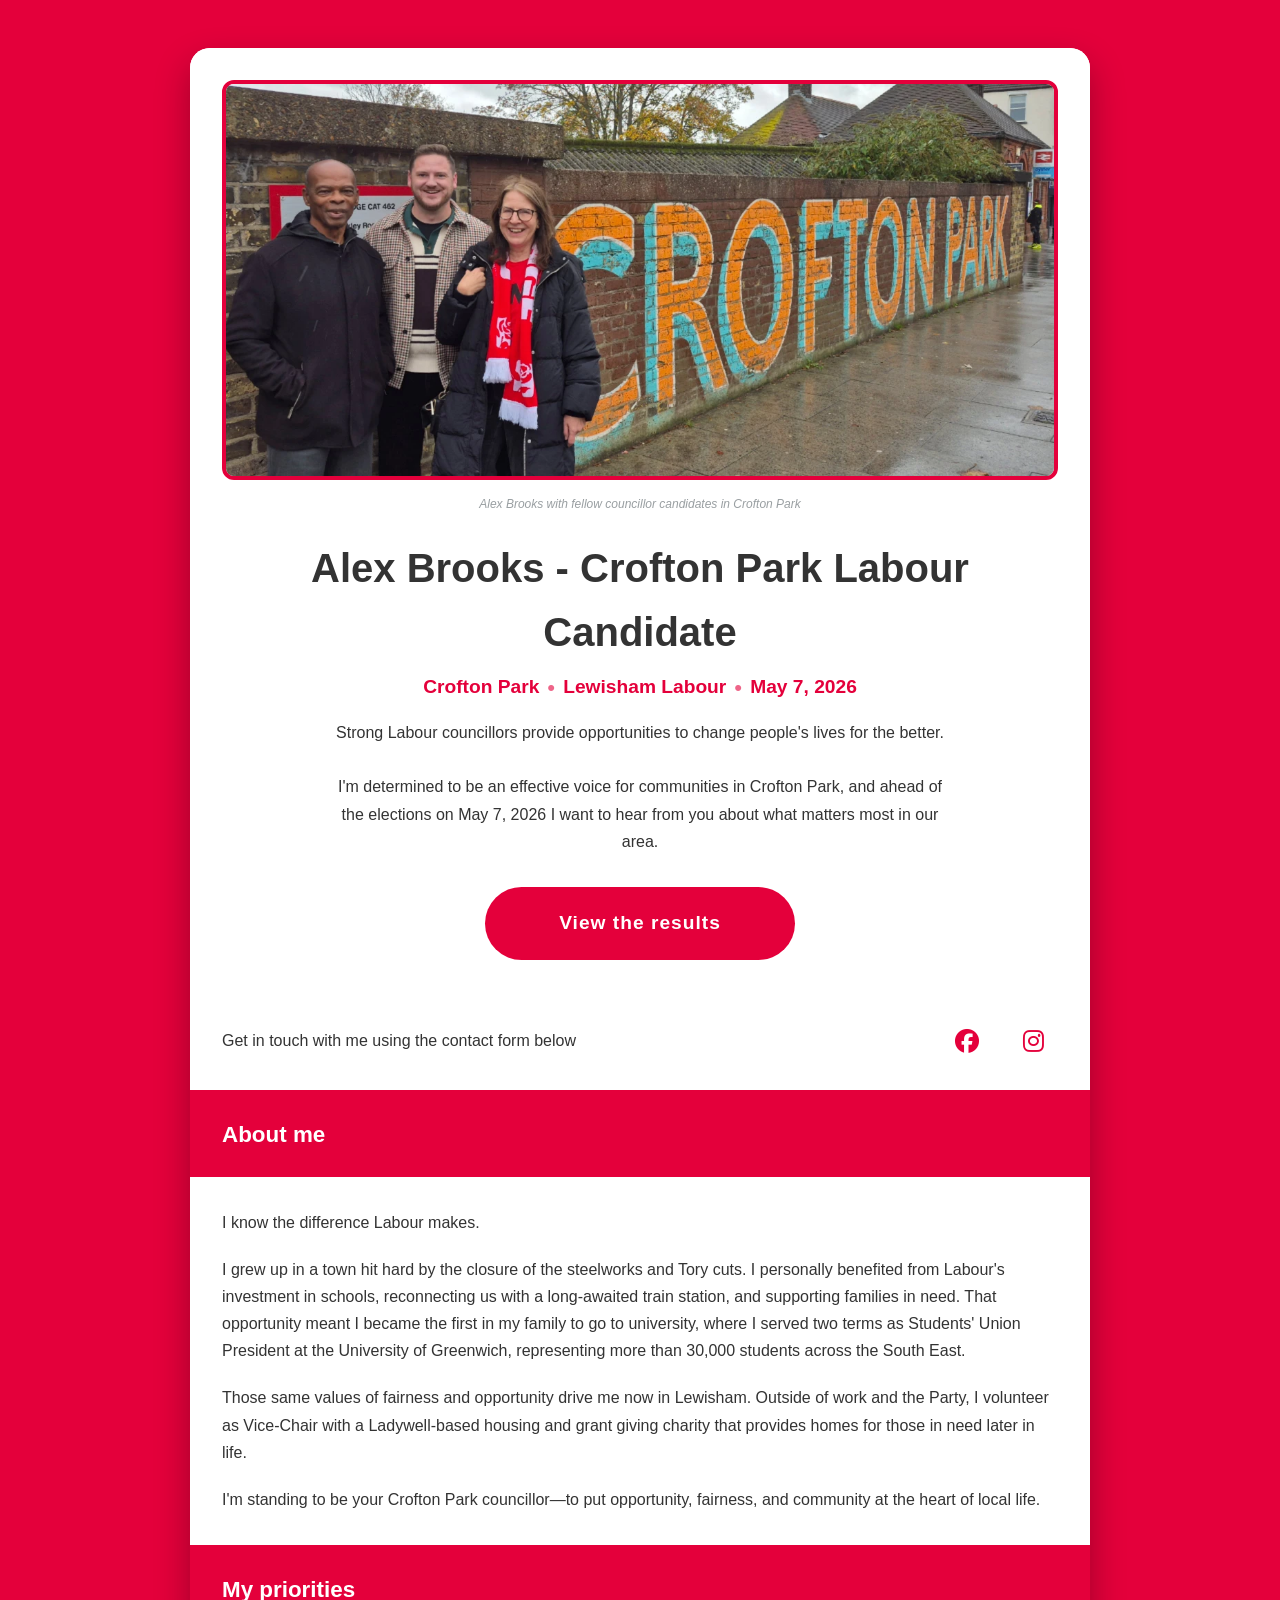
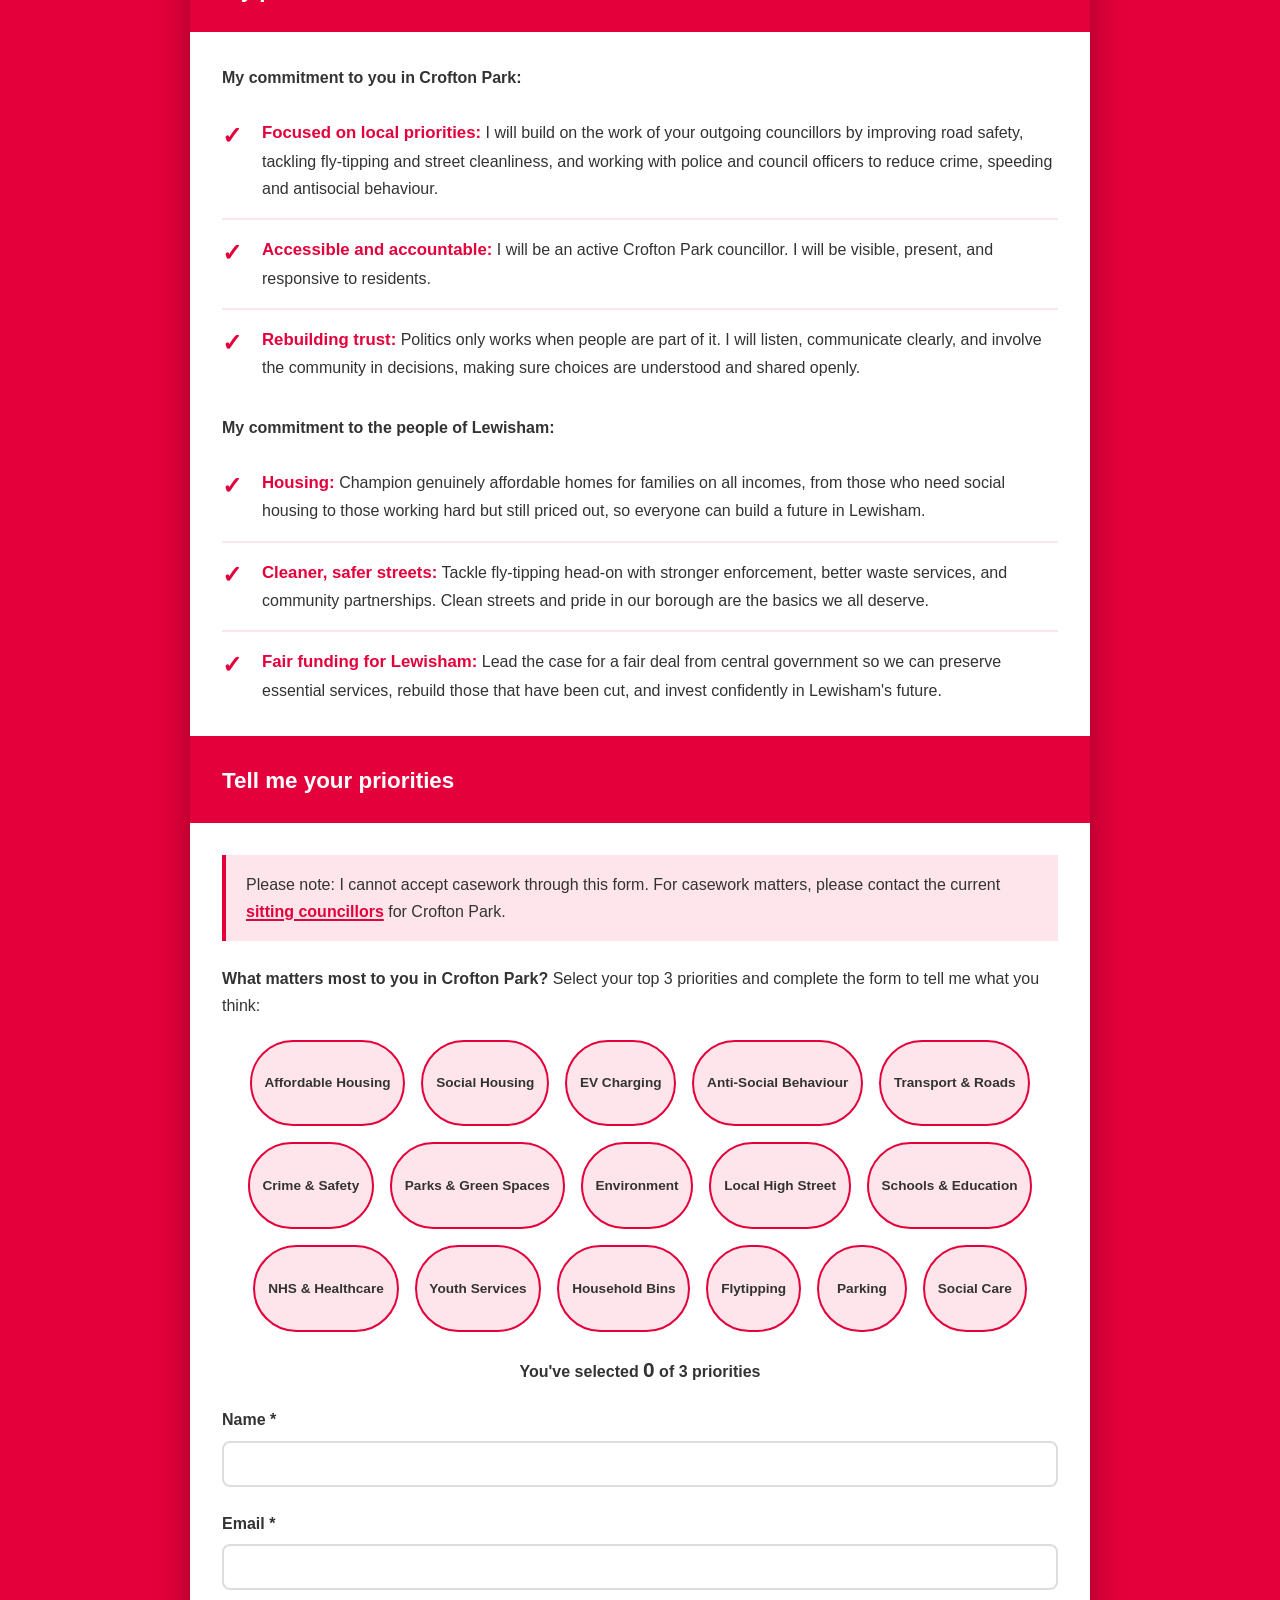
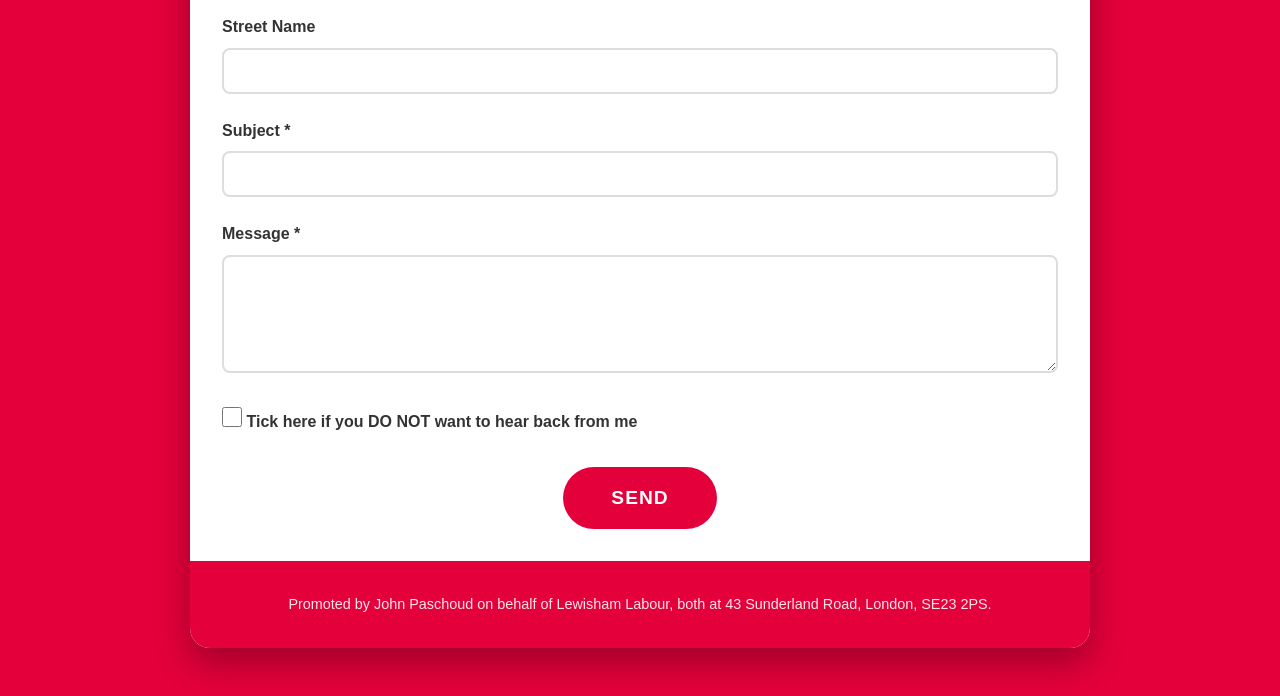
==== index.html @ 082cbf9e "Results link" ====
<!DOCTYPE html>
<html lang="en">

<head>
    <meta charset="UTF-8">
    <meta name="viewport" content="width=device-width, initial-scale=1.0">

    <!-- Primary Meta Tags -->
    <title>Alex Brooks | Labour Councillor Candidate, Crofton Park</title>
    <meta name="title" content="Alex Brooks | Labour Councillor Candidate, Crofton Park">
    <meta name="description"
        content="I'm standing to be your Labour councillor for Crofton Park ward in the Lewisham Borough council elections on May 7, 2026. Get in touch and share your priorities.">
    <meta name="keywords"
        content="Alex Brooks, Crofton Park, Lewisham, Labour Party, councillor, local elections, London, 2026">
    <meta name="author" content="Alex Brooks">
    <meta name="robots" content="index, follow">
    <meta name="language" content="English">
    <meta name="revisit-after" content="7 days">

    <!-- Canonical URL -->
    <link rel="canonical" href="https://alexbrooks.london/">

    <!-- Open Graph / Facebook -->
    <meta property="og:type" content="website">
    <meta property="og:url" content="https://alexbrooks.london/">
    <meta property="og:title" content="Alex Brooks | Labour Councillor Candidate, Crofton Park">
    <meta property="og:description"
        content="I'm standing to be your Labour councillor for Crofton Park ward in the Lewisham Borough council elections on May 7, 2026. Get in touch and share your priorities.">
    <meta property="og:image" content="https://alexbrooks.london/images/alex-brooks-crofton-park.webp">
    <meta property="og:image:width" content="1200">
    <meta property="og:image:height" content="630">
    <meta property="og:site_name" content="Alex Brooks for Crofton Park">
    <meta property="og:locale" content="en_GB">

    <!-- Twitter -->
    <meta name="twitter:card" content="summary_large_image">
    <meta name="twitter:url" content="https://alexbrooks.london/">
    <meta name="twitter:title" content="Alex Brooks | Labour Councillor Candidate, Crofton Park">
    <meta name="twitter:description"
        content="I'm standing to be your Labour councillor for Crofton Park ward in the Lewisham Borough council elections on May 7, 2026.">
    <meta name="twitter:image" content="https://alexbrooks.london/images/alex-brooks-crofton-park.webp">

    <!-- Favicon -->
    <link rel="icon" type="image/x-icon" href="/favicon.ico">

    <!-- Stylesheets -->
    <link rel="stylesheet" href="styles.css">
    <link rel="stylesheet" href="https://cdnjs.cloudflare.com/ajax/libs/font-awesome/6.4.0/css/all.min.css"
        media="print" onload="this.media='all'">
    <noscript>
    <link rel="stylesheet" href="https://cdnjs.cloudflare.com/ajax/libs/font-awesome/6.4.0/css/all.min.css">
    </noscript>

    <!-- GoSquared Analytics -->
    <script>
        !function (g, s, q, r, d) {
            r = g[r] = g[r] || function () { (r.q = r.q || []).push(arguments) };
            d = s.createElement(q); d.src = '//d1l6p2sc9645hc.cloudfront.net/gosquared.js'; q =
                s.getElementsByTagName(q)[0]; q.parentNode.insertBefore(d, q)
        }(window, document
            , 'script', '_gs');
        
        _gs('GSN-140714-N');
    </script>

    <!-- Structured Data -->
    <script type="application/ld+json">
        {
            "@context": "https://schema.org",
            "@type": "Person",
            "name": "Alex Brooks",
            "url": "https://alexbrooks.london/",
            "image": "https://alexbrooks.london/images/alex-brooks-crofton-park.webp",
            "jobTitle": "Labour Councillor Candidate",
            "description": "I'm standing to be your Labour councillor for Crofton Park ward in the Lewisham Borough council elections on May 7, 2026.",
            "address": {
                "@type": "PostalAddress",
                "addressLocality": "Crofton Park",
                "addressRegion": "London",
                "addressCountry": "GB"
            },
            "sameAs": [
                "https://facebook.com/LabourBrooks",
                "https://instagram.com/LabourBrooks",
                "https://tiktok.com/@labourbrooks"
            ]
        }
    </script>
</head>

<body>
    <div class="page-background">
        <div class="floating-container">
            <!-- Header with Photo and Bio -->
            <header class="profile-header">
                <div class="header-photo-container">
                    <img src="images/alex-brooks-crofton-park.webp"
                        alt="Alex Brooks with fellow councillor candidates in Crofton Park"
                        class="header-photo"
                        fetchpriority="high"
                        loading="eager">
                    <p class="header-photo-caption">Alex Brooks with fellow councillor candidates in Crofton Park</p>
                </div>
                <h1>Alex Brooks - Crofton Park Labour Candidate</h1>
                <p class="subtitle">
                    <span class="subtitle-part">Crofton Park</span>
                    <span class="subtitle-separator">•</span>
                    <span class="subtitle-part">Lewisham Labour</span>
                    <span class="subtitle-separator">•</span>
                    <span class="subtitle-part">May 7, 2026</span>
                </p>
                <div class="bio">
                    <p>Strong Labour councillors provide opportunities to change people's lives for the better.</p>
                    <br>
                    <p>I'm determined to be an effective voice for communities in Crofton Park, and ahead of the
                        elections on May 7, 2026 I want to hear from you about what matters most in our area.</p>

                    <div class="manifesto-button-container">
                        <a href="https://councilmeetings.lewisham.gov.uk/mgElectionAreaResults.aspx?ID=73&RPID=111727602"
                            target="_blank"
                            rel="noopener noreferrer"
                            class="submit-btn manifesto-btn">View the results</a>
                    </div>
                </div>
            </header>

            <!-- Contact Details -->
            <div class="contact-section">
                <p class="contact-text">Get in touch with me using the contact form below</p>
                <div class="social-links">
                    <a href="https://facebook.com/LabourBrooks" target="_blank" class="social-link"
                        aria-label="Facebook">
                        <i class="fab fa-facebook"></i>
                    </a>
                    <a href="https://instagram.com/LabourBrooks" target="_blank" class="social-link"
                        aria-label="Instagram">
                        <i class="fab fa-instagram"></i>
                    </a>
                </div>
            </div>

            <!-- About Me Section -->
            <section class="page-section">
                <div class="section-header">
                    <h2>About me</h2>
                </div>
                <div class="content-inner">
                    <p>I know the difference Labour makes.</p>

                    <p>I grew up in a town hit hard by the closure of the steelworks and Tory cuts. I personally
                        benefited from Labour's investment in schools, reconnecting us with a long-awaited train
                        station, and supporting families in need. That opportunity meant I became the first in my family
                        to go to university, where I served two terms as Students' Union President at the University of
                        Greenwich, representing more than 30,000 students across the South East.</p>

                    <p>Those same values of fairness and opportunity drive me now in Lewisham. Outside of work and the
                        Party, I volunteer as Vice-Chair with a Ladywell-based housing and grant giving charity that
                        provides homes for those in need later in life.</p>

                    <p>I'm standing to be your Crofton Park councillor—to put opportunity, fairness, and community at
                        the heart of local life.</p>
                </div>
            </section>

            <!-- My Priorities Section -->
            <section class="page-section">
                <div class="section-header">
                    <h2>My priorities</h2>
                </div>
                <div class="content-inner">
                    <p><strong>My commitment to you in Crofton Park:</strong></p>
                    <ul class="priorities-list">
                        <li><strong>Focused on local priorities:</strong> I will build on the work of your outgoing
                            councillors by improving road safety, tackling fly-tipping and street cleanliness, and
                            working with police and council officers to reduce crime, speeding and antisocial behaviour.
                        </li>
                        <li><strong>Accessible and accountable:</strong> I will be an active Crofton Park councillor. I
                            will be visible, present, and responsive to residents.</li>
                        <li><strong>Rebuilding trust:</strong> Politics only works when people are part of it. I will
                            listen, communicate clearly, and involve the community in decisions, making sure choices are
                            understood and shared openly.</li>
                    </ul>

                    <p class="priorities-section-header"><strong>My commitment to the people of Lewisham:</strong></p>
                    <ul class="priorities-list">
                        <li><strong>Housing:</strong> Champion genuinely affordable homes for families on all incomes,
                            from those who need social housing to those working hard but still priced out, so everyone
                            can build a future in Lewisham.</li>
                        <li><strong>Cleaner, safer streets:</strong> Tackle fly-tipping head-on with stronger
                            enforcement, better waste services, and community partnerships. Clean streets and pride in
                            our borough are the basics we all deserve.</li>
                        <li><strong>Fair funding for Lewisham:</strong> Lead the case for a fair deal from central
                            government so we can preserve essential services, rebuild those that have been cut, and
                            invest confidently in Lewisham's future.</li>
                    </ul>
                </div>
            </section>

            <!-- Tell Me Your Priorities Section -->
            <section class="page-section">
                <div class="section-header">
                    <h2>Tell me your priorities</h2>
                </div>
                <div class="content-inner">
                    <p class="casework-notice">Please note: I cannot accept casework through this form. For casework
                        matters, please contact the current <a
                            href="https://lewisham.gov.uk/inmyarea/neighbourhoods/croftonpark" target="_blank"
                            rel="noopener noreferrer">sitting councillors</a> for Crofton Park.</p>

                    <p style="margin-top: 1.5rem; margin-bottom: 1rem;"><strong>What matters most to you in Crofton
                            Park?</strong> Select your top 3 priorities and complete the form to tell me what you think:
                    </p>

                    <div class="priority-cloud" id="priorityCloud">
                        <!-- Priorities will be dynamically loaded here -->
                    </div>

                    <p class="selection-count">You've selected <span id="selectedCount">0</span> of 3 priorities</p>

                    <form action="https://formspree.io/f/mqagbzeb" method="POST" class="contact-form" id="contactForm">
                        <!-- Hidden fields for selected priorities - will be populated dynamically -->
                        <div id="priorityFields"></div>

                        <div class="form-group">
                            <label for="name">Name *</label>
                            <input type="text" id="name" name="name" required>
                        </div>

                        <div class="form-group">
                            <label for="email">Email *</label>
                            <input type="email" id="email" name="email" required>
                        </div>

                        <div class="form-group">
                            <label for="street">Street Name</label>
                            <input type="text" id="street" name="street">
                        </div>

                        <div class="form-group">
                            <label for="subject">Subject *</label>
                            <input type="text" id="subject" name="subject" required>
                        </div>

                        <div class="form-group">
                            <label for="message">Message *</label>
                            <textarea id="message" name="message" rows="5" required></textarea>
                        </div>

                        <div class="form-group checkbox-group">
                            <label class="checkbox-label">
                                <input type="checkbox" id="no-response" name="no-response" value="yes">
                                <span class="checkbox-text">Tick here if you DO NOT want to hear back from me</span>
                            </label>
                        </div>

                        <button type="submit" class="submit-btn">Send</button>
                    </form>
                </div>
            </section>

            <!-- Footer -->
            <footer class="footer">
                <p>Promoted by John Paschoud on behalf of Lewisham Labour, both at 43 Sunderland Road, London, SE23 2PS.</p>
            </footer>
        </div>
    </div>

    <script>
        // Priority issues data
        const priorities = [
            { id: 'affordable-housing', label: 'Affordable Housing' },
            { id: 'social-housing', label: 'Social Housing' },
            { id: 'ev-charging', label: 'EV Charging' },
            { id: 'antisocial', label: 'Anti-Social Behaviour' },
            { id: 'transport', label: 'Transport & Roads' },
            { id: 'crime', label: 'Crime & Safety' },
            { id: 'parks', label: 'Parks & Green Spaces' },
            { id: 'environment', label: 'Environment' },
            { id: 'shops', label: 'Local High Street' },
            { id: 'schools', label: 'Schools & Education' },
            { id: 'nhs', label: 'NHS & Healthcare' },
            { id: 'youth', label: 'Youth Services' },
            { id: 'bins', label: 'Household Bins' },
            { id: 'flytipping', label: 'Flytipping' },
            { id: 'parking', label: 'Parking' },
            { id: 'social-care', label: 'Social Care' },
        ];

        let selectedPriorities = [];

        // Initialize priority cloud
        function initPriorityCloud() {
            const cloud = document.getElementById('priorityCloud');

            // Load user selections
            loadUserSelections();

            // Create priority bubbles (without counts)
            priorities.forEach(priority => {
                const bubble = document.createElement('button');
                bubble.className = 'priority-bubble';
                bubble.setAttribute('data-id', priority.id);
                bubble.type = 'button'; // Prevent form submission

                const label = document.createElement('span');
                label.className = 'priority-label';
                label.textContent = priority.label;

                bubble.appendChild(label);
                bubble.onclick = () => togglePriority(priority.id);

                if (selectedPriorities.includes(priority.id)) {
                    bubble.classList.add('selected');
                }

                cloud.appendChild(bubble);
            });

            updateSelectionCount();
            updatePriorityFields();
        }

        // Load user selections from cookie
        function loadUserSelections() {
            const cookies = document.cookie.split(';');
            for (let cookie of cookies) {
                const [name, value] = cookie.trim().split('=');
                if (name === 'userPriorities') {
                    try {
                        selectedPriorities = JSON.parse(decodeURIComponent(value));
                    } catch (e) {
                        selectedPriorities = [];
                    }
                    break;
                }
            }
        }

        // Save user selections to cookie
        function saveUserSelections() {
            const expires = new Date();
            expires.setFullYear(expires.getFullYear() + 1);
            document.cookie = `userPriorities=${encodeURIComponent(JSON.stringify(selectedPriorities))}; expires=${expires.toUTCString()}; path=/`;
        }

        // Toggle priority selection
        function togglePriority(id) {
            const bubble = document.querySelector(`[data-id="${id}"]`);
            const wasSelected = selectedPriorities.includes(id);

            if (wasSelected) {
                // Deselect
                selectedPriorities = selectedPriorities.filter(p => p !== id);
                bubble.classList.remove('selected');
            } else {
                // Select (max 3)
                if (selectedPriorities.length >= 3) {
                    // Remove first selection
                    const removed = selectedPriorities.shift();
                    const removedBubble = document.querySelector(`[data-id="${removed}"]`);
                    removedBubble.classList.remove('selected');
                }
                selectedPriorities.push(id);
                bubble.classList.add('selected');
            }

            saveUserSelections();
            updateSelectionCount();
            updatePriorityFields();
        }

        // Update hidden form fields with selected priorities
        function updatePriorityFields() {
            const priorityFieldsContainer = document.getElementById('priorityFields');
            priorityFieldsContainer.innerHTML = ''; // Clear existing fields

            if (selectedPriorities.length > 0) {
                // Create a hidden field with all selected priorities as a formatted list
                const priorityList = selectedPriorities.map(id => {
                    const priority = priorities.find(p => p.id === id);
                    return priority ? priority.label : id;
                });

                const prioritiesInput = document.createElement('input');
                prioritiesInput.type = 'hidden';
                prioritiesInput.name = 'Selected Priorities';
                prioritiesInput.value = priorityList.join(', ');
                priorityFieldsContainer.appendChild(prioritiesInput);
            }
        }

        // Update selection count display
        function updateSelectionCount() {
            document.getElementById('selectedCount').textContent = selectedPriorities.length;
        }

        // Initialize on page load
        window.addEventListener('DOMContentLoaded', initPriorityCloud);
    </script>
</body>

</html>
---- styles.css ----
/* Labour Party Brand Colors */
:root {
    --labour-red: #E4003B;
    --labour-dark-red: #A4002B;
    --labour-light: #FFFFFF;
    --labour-grey: #6F777B;
    --labour-text: #333333;

    /* Light Mode (default) */
    --background: var(--labour-red);
    --card-bg: var(--labour-light);
    --text-primary: var(--labour-text);
    --text-secondary: var(--labour-grey);
    --border-color: var(--labour-red);
}

/* Dark Mode - follows system preference */
@media (prefers-color-scheme: dark) {
    :root {
        --background: #1a1a1a;
        --card-bg: #2d2d2d;
        --text-primary: #e0e0e0;
        --text-secondary: #b0b0b0;
        --border-color: #404040;
    }
}

/* Reset and Base Styles */
* {
    margin: 0;
    padding: 0;
    box-sizing: border-box;
}

body {
    font-family: -apple-system, BlinkMacSystemFont, 'Segoe UI', Roboto, 'Helvetica Neue', Arial, sans-serif;
    line-height: 1.6;
    color: var(--labour-text);
    margin: 0;
    padding: 0;
}

/* Page Background - Solid Labour Red */
.page-background {
    min-height: 100vh;
    background-color: var(--background);
    padding: 3rem 1.5rem;
    display: flex;
    justify-content: center;
    align-items: flex-start;
    transition: background-color 0.3s ease;
}

/* Floating Container */
.floating-container {
    max-width: 900px;
    width: 100%;
    background-color: var(--card-bg);
    border-radius: 20px;
    box-shadow: 0 15px 35px rgba(0, 0, 0, 0.3);
    overflow: hidden;
    transition: background-color 0.3s ease, box-shadow 0.3s ease;
}

@media (prefers-color-scheme: dark) {
    .floating-container {
        box-shadow: 0 15px 35px rgba(0, 0, 0, 0.6);
    }
}

/* Header / Profile Section */
.profile-header {
    background-color: var(--card-bg);
    padding: 2rem 2rem;
    text-align: center;
    transition: background-color 0.3s ease;
}

.header-photo-container {
    margin-bottom: 1.5rem;
    width: 100%;
    overflow: hidden;
}

.header-photo {
    width: 100%;
    height: auto;
    max-height: 400px;
    object-fit: cover;
    border: 4px solid var(--labour-red);
    border-radius: 12px;
}

.header-photo-caption {
    font-size: 0.75rem;
    color: var(--text-secondary);
    font-style: italic;
    text-align: center;
    margin-top: 0.5rem;
    margin-bottom: 0;
    padding: 0 1rem;
    line-height: 1.4;
    opacity: 0.7;
    transition: color 0.3s ease, opacity 0.3s ease;
}

.profile-header h1 {
    font-size: 2.5rem;
    font-weight: 700;
    margin-bottom: 0.5rem;
    color: var(--text-primary);
    transition: color 0.3s ease;
}

.subtitle {
    font-size: 1.2rem;
    font-weight: 600;
    margin-bottom: 1rem;
    color: var(--labour-red);
    display: flex;
    align-items: center;
    justify-content: center;
    flex-wrap: wrap;
    gap: 0.5rem;
}

.subtitle-part {
    display: inline-block;
}

.subtitle-separator {
    color: var(--labour-red);
    opacity: 0.6;
    font-weight: 400;
    font-size: 1.4rem;
    line-height: 1;
}

.bio {
    font-size: 1rem;
    line-height: 1.7;
    color: var(--text-primary);
    max-width: 620px;
    margin: 0.75rem auto 0;
    transition: color 0.3s ease;
}

.bio p {
    color: inherit;
}

/* Contact Section */
.contact-section {
    background-color: var(--card-bg);
    padding: 1.5rem 2rem;
    display: flex;
    justify-content: space-between;
    align-items: center;
    flex-wrap: wrap;
    gap: 1rem;
    border-bottom: 3px solid var(--labour-red);
    transition: background-color 0.3s ease;
}

.contact-text {
    color: var(--text-primary);
    font-size: 1rem;
    font-weight: 500;
    margin: 0;
    transition: color 0.3s ease;
}

.social-links {
    display: flex;
    gap: 1rem;
}

.social-link {
    width: 50px;
    height: 50px;
    display: flex;
    align-items: center;
    justify-content: center;
    background-color: var(--labour-light);
    color: var(--labour-red);
    border-radius: 50%;
    text-decoration: none;
    transition: all 0.3s ease;
}

.social-link:hover {
    background-color: var(--labour-dark-red);
    color: var(--labour-light);
    transform: scale(1.1);
}

.social-link i {
    font-size: 1.5rem;
}

/* Page Sections */
.page-section {
    background-color: var(--card-bg);
    border-top: 3px solid var(--labour-red);
    transition: background-color 0.3s ease;
}

.page-section:first-of-type {
    border-top: none;
}

.section-header {
    background-color: var(--labour-red);
    padding: 1.5rem 2rem;
}

.section-header h2 {
    margin: 0;
    font-size: 1.4rem;
    font-weight: 700;
    color: var(--labour-light);
}

.content-inner {
    padding: 2rem;
}

.content-inner p {
    margin-bottom: 1.25rem;
    line-height: 1.7;
    font-size: 1rem;
    color: var(--text-primary);
    transition: color 0.3s ease;
}

.content-inner p:last-child {
    margin-bottom: 0;
}

.content-inner p:has(+ .priorities-list) {
    margin-bottom: 0.5rem;
}

.content-inner ul {
    margin-bottom: 1.5rem;
}

.content-inner ul:last-child {
    margin-bottom: 0;
}

/* Priorities List */
.priorities-list {
    list-style: none;
    padding: 0;
    padding-top: 0.25rem;
}

.priorities-list li {
    padding: 1rem 0;
    padding-left: 2.5rem;
    position: relative;
    line-height: 1.7;
    font-size: 1rem;
    border-bottom: 2px solid rgba(228, 0, 59, 0.1);
    color: var(--text-primary);
    transition: color 0.3s ease;
}

.priorities-list li:last-child {
    border-bottom: none;
    padding-bottom: 0;
}

.priorities-list li::before {
    content: "✓";
    position: absolute;
    left: 0;
    color: var(--labour-red);
    font-weight: bold;
    font-size: 1.5rem;
    top: 0.8rem;
}

.priorities-list strong {
    color: var(--labour-red);
    font-size: 1.05rem;
}

.priorities-section-header {
    margin-top: 2rem;
    margin-bottom: 0.25rem;
}

/* Contact Form */
.casework-notice {
    background-color: rgba(228, 0, 59, 0.1);
    border-left: 4px solid var(--labour-red);
    padding: 1rem 1.25rem;
    margin-bottom: 1.5rem;
    font-size: 0.95rem;
    color: var(--text-primary);
    line-height: 1.6;
}

.casework-notice a {
    color: var(--labour-red);
    font-weight: 600;
    text-decoration: underline;
    text-decoration-thickness: 2px;
    text-underline-offset: 2px;
    transition: color 0.3s ease;
}

.casework-notice a:hover {
    color: var(--labour-dark-red);
}

@media (prefers-color-scheme: dark) {
    .casework-notice {
        background-color: rgba(228, 0, 59, 0.15);
    }
}

.contact-form {
    padding: 0;
}

.form-group {
    margin-bottom: 1.5rem;
}

.form-group label {
    display: block;
    margin-bottom: 0.5rem;
    font-weight: 700;
    font-size: 1rem;
    color: var(--text-primary);
    transition: color 0.3s ease;
}

.form-group input,
.form-group textarea {
    width: 100%;
    padding: 0.75rem 1rem;
    border: 2px solid #ddd;
    border-radius: 8px;
    font-size: 1rem;
    font-family: inherit;
    transition: border-color 0.3s ease, background-color 0.3s ease, color 0.3s ease;
    background-color: var(--card-bg);
    color: var(--text-primary);
}

@media (prefers-color-scheme: dark) {

    .form-group input,
    .form-group textarea {
        border-color: #555;
    }
}

.form-group input:focus,
.form-group textarea:focus {
    outline: none;
    border-color: var(--labour-red);
}

.checkbox-group {
    margin-bottom: 2rem;
}

.checkbox-label {
    display: flex;
    align-items: flex-start;
    gap: 0.75rem;
    cursor: pointer;
    font-weight: 400;
}

.checkbox-label input[type="checkbox"] {
    width: auto;
    min-width: 20px;
    height: 20px;
    margin-top: 0.15rem;
    cursor: pointer;
    accent-color: var(--labour-red);
}

.checkbox-text {
    color: var(--text-primary);
    font-size: 1rem;
    line-height: 1.6;
    transition: color 0.3s ease;
}

.submit-btn {
    width: auto;
    padding: 1.25rem 3rem;
    background-color: var(--labour-red);
    color: var(--labour-light);
    border: none;
    border-radius: 50px;
    font-size: 1.2rem;
    font-weight: 700;
    cursor: pointer;
    transition: all 0.3s ease;
    text-transform: uppercase;
    letter-spacing: 1px;
    display: block;
    margin: 0 auto;
}

.manifesto-button-container {
    margin-top: 2rem;
    text-align: center;
}

.manifesto-btn {
    width: min(50%, 320px);
    min-width: 220px;
    text-decoration: none;
    text-transform: none;
}

.manifesto-secondary-link {
    margin: 1rem auto 0;
    max-width: 34rem;
    color: var(--text-primary);
    font-size: 1rem;
    line-height: 1.5;
}

.manifesto-secondary-link a {
    color: var(--labour-red);
    font-weight: 700;
}

.manifesto-secondary-link a:hover {
    color: var(--labour-dark-red);
}

.submit-btn:hover {
    background-color: var(--labour-dark-red);
    transform: translateY(-3px);
    box-shadow: 0 6px 20px rgba(228, 0, 59, 0.3);
}

.submit-btn:active {
    transform: translateY(0);
}

/* Priority Cloud Styles */
.priority-cloud {
    display: flex;
    flex-wrap: wrap;
    gap: 1rem;
    justify-content: center;
    padding: 0.25rem 0;
    min-height: 300px;
}

.priority-bubble {
    display: inline-flex;
    align-items: center;
    justify-content: center;
    padding: 0.3rem 0.8rem;
    background-color: rgba(228, 0, 59, 0.1);
    border: 2px solid var(--labour-red);
    border-radius: 50px;
    cursor: pointer;
    transition: all 0.3s ease;
    font-family: inherit;
    min-width: 90px;
    color: var(--text-primary);
}

.priority-bubble:hover {
    transform: scale(1.05);
    background-color: rgba(228, 0, 59, 0.2);
    box-shadow: 0 4px 12px rgba(228, 0, 59, 0.3);
}

.priority-bubble.selected {
    background-color: var(--labour-red);
    border-color: var(--labour-red);
    color: var(--labour-light);
    transform: scale(1.08);
    box-shadow: 0 6px 16px rgba(228, 0, 59, 0.4);
}

.priority-label {
    font-weight: 600;
    font-size: 0.85rem;
    text-align: center;
    color: inherit;
}

.selection-count {
    text-align: center;
    font-weight: 600;
    font-size: 1.1rem;
    color: var(--labour-red);
    margin-top: 1rem;
}

.priorities-note {
    font-style: italic;
    margin-top: 1.5rem;
    color: var(--text-secondary);
    font-size: 0.9rem;
    text-align: center;
    transition: color 0.3s ease;
}

#selectedCount {
    font-size: 1.3rem;
    font-weight: 700;
}

@media (prefers-color-scheme: dark) {
    .priority-bubble {
        background-color: rgba(228, 0, 59, 0.15);
        color: var(--text-primary);
    }

    .priority-bubble:hover {
        background-color: rgba(228, 0, 59, 0.25);
    }
}

/* Footer */
.footer {
    background-color: var(--labour-red);
    color: var(--labour-light);
    padding: 2rem;
    text-align: center;
}

.footer p {
    margin-bottom: 0.75rem;
    font-size: 1rem;
    opacity: 0.9;
}

.footer p:last-child {
    margin-bottom: 0;
    font-size: 0.9rem;
}

/* Mobile Responsiveness */
@media (max-width: 768px) {
    .page-background {
        padding: 1rem 0.5rem;
    }

    .profile-header {
        padding: 1.5rem;
    }

    .profile-header h1 {
        font-size: 2rem;
    }

    .subtitle {
        font-size: 1rem;
    }

    .header-photo {
        max-height: 300px;
    }

    .contact-section {
        flex-direction: column;
        align-items: stretch;
        padding: 1.25rem;
    }

    .contact-link {
        justify-content: center;
        font-size: 0.95rem;
    }

    .social-links {
        justify-content: center;
    }

    .social-link {
        width: 45px;
        height: 45px;
    }

    .social-link i {
        font-size: 1.3rem;
    }

    .section-header {
        padding: 1.25rem 1.5rem;
    }

    .section-header h2 {
        font-size: 1.2rem;
    }

    .content-inner {
        padding: 1.5rem;
    }

    .content-inner p,
    .priorities-list li {
        font-size: 0.95rem;
    }

    .priorities-list li {
        padding-left: 2.25rem;
    }

    .priorities-list strong {
        font-size: 1rem;
    }

    .form-group label {
        font-size: 1rem;
    }

    .form-group input,
    .form-group textarea {
        font-size: 0.95rem;
        padding: 0.7rem 0.85rem;
    }

    .submit-btn {
        font-size: 1.1rem;
        padding: 1rem;
    }

    .priority-bubble {
        min-width: 90px;
        padding: 0.3rem 0.8rem;
    }

    .priority-label {
        font-size: 0.8rem;
    }
}

@media (max-width: 480px) {
    .profile-header h1 {
        font-size: 1.75rem;
    }

    .subtitle {
        font-size: 0.95rem;
    }

    .header-photo {
        max-height: 250px;
    }

    .section-header {
        padding: 1rem 1.25rem;
    }

    .section-header h2 {
        font-size: 1.1rem;
    }

    .content-inner {
        padding: 1.25rem;
    }
}
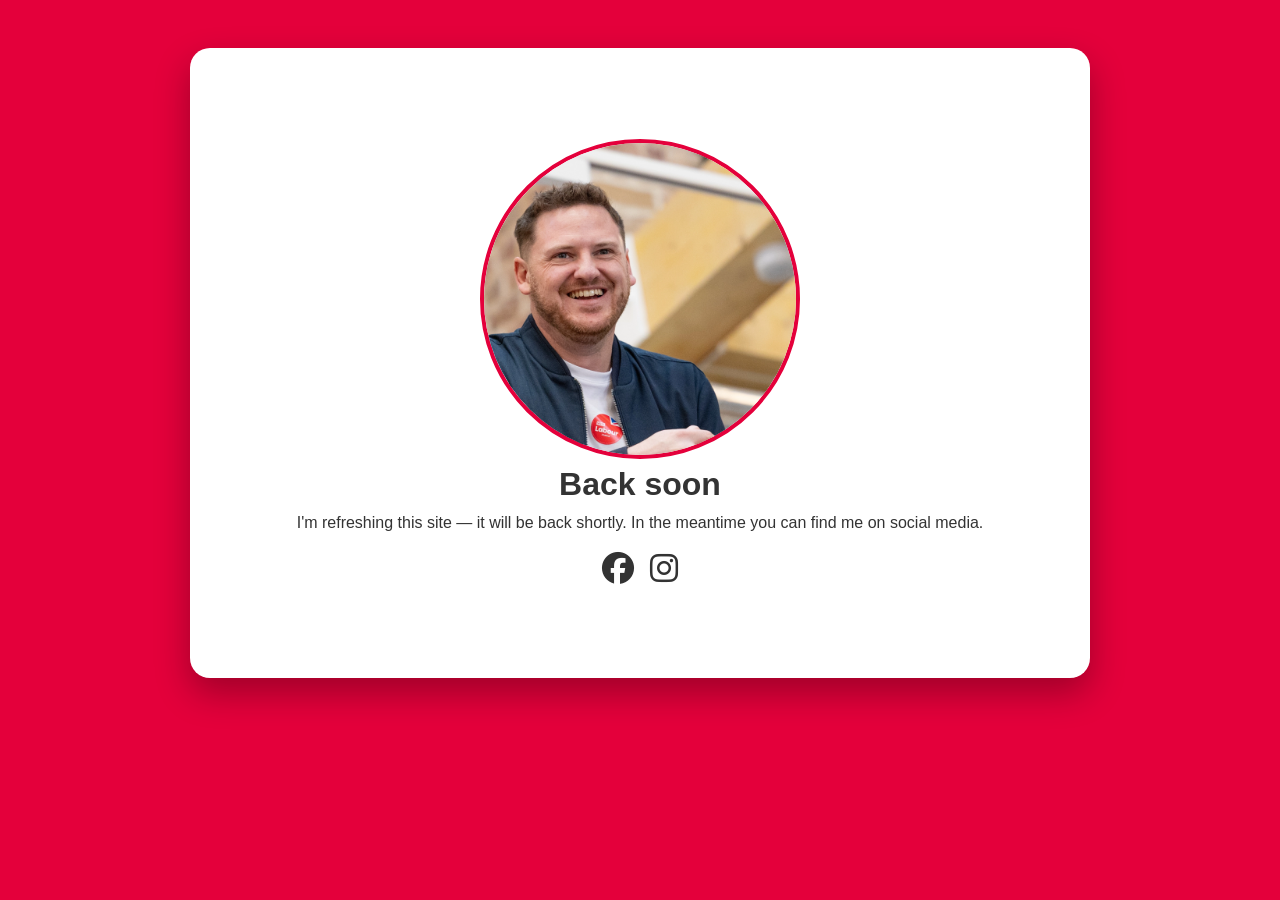
==== commit 3be24ed7: "Updated meta data" ====
--- a/index.html
+++ b/index.html
@@ -1,402 +1,130 @@
-<!DOCTYPE html>
+<!doctype html>
 <html lang="en">
+<head>
+  <meta charset="UTF-8">
+  <meta name="viewport" content="width=device-width, initial-scale=1.0">
 
-<head>
-    <meta charset="UTF-8">
-    <meta name="viewport" content="width=device-width, initial-scale=1.0">
+  <!-- Primary Meta Tags -->
+  <title>Alex Brooks | Labour Councillor Candidate, Crofton Park</title>
+  <meta name="title" content="Alex Brooks | Labour Councillor Candidate, Crofton Park">
+  <meta name="description"
+    content="I'm standing to be your Labour councillor for Crofton Park ward in the Lewisham Borough council elections on May 7, 2026. Get in touch and share your priorities.">
+  <meta name="keywords"
+    content="Alex Brooks, Crofton Park, Lewisham, Labour Party, councillor, local elections, London, 2026">
+  <meta name="author" content="Alex Brooks">
+  <meta name="robots" content="index, follow">
+  <meta name="language" content="English">
+  <meta name="revisit-after" content="7 days">
 
-    <!-- Primary Meta Tags -->
-    <title>Alex Brooks | Labour Councillor Candidate, Crofton Park</title>
-    <meta name="title" content="Alex Brooks | Labour Councillor Candidate, Crofton Park">
-    <meta name="description"
-        content="I'm standing to be your Labour councillor for Crofton Park ward in the Lewisham Borough council elections on May 7, 2026. Get in touch and share your priorities.">
-    <meta name="keywords"
-        content="Alex Brooks, Crofton Park, Lewisham, Labour Party, councillor, local elections, London, 2026">
-    <meta name="author" content="Alex Brooks">
-    <meta name="robots" content="index, follow">
-    <meta name="language" content="English">
-    <meta name="revisit-after" content="7 days">
+  <!-- Canonical URL -->
+  <link rel="canonical" href="https://alexbrooks.london/">
 
-    <!-- Canonical URL -->
-    <link rel="canonical" href="https://alexbrooks.london/">
+  <!-- Open Graph / Facebook -->
+  <meta property="og:type" content="website">
+  <meta property="og:url" content="https://alexbrooks.london/">
+  <meta property="og:title" content="Alex Brooks | Labour Councillor Candidate, Crofton Park">
+  <meta property="og:description"
+    content="I'm standing to be your Labour councillor for Crofton Park ward in the Lewisham Borough council elections on May 7, 2026. Get in touch and share your priorities.">
+  <meta property="og:image" content="https://alexbrooks.london/images/alex-brooks-crofton-park.webp">
+  <meta property="og:image:width" content="1200">
+  <meta property="og:image:height" content="630">
+  <meta property="og:site_name" content="Alex Brooks for Crofton Park">
+  <meta property="og:locale" content="en_GB">
 
-    <!-- Open Graph / Facebook -->
-    <meta property="og:type" content="website">
-    <meta property="og:url" content="https://alexbrooks.london/">
-    <meta property="og:title" content="Alex Brooks | Labour Councillor Candidate, Crofton Park">
-    <meta property="og:description"
-        content="I'm standing to be your Labour councillor for Crofton Park ward in the Lewisham Borough council elections on May 7, 2026. Get in touch and share your priorities.">
-    <meta property="og:image" content="https://alexbrooks.london/images/alex-brooks-crofton-park.webp">
-    <meta property="og:image:width" content="1200">
-    <meta property="og:image:height" content="630">
-    <meta property="og:site_name" content="Alex Brooks for Crofton Park">
-    <meta property="og:locale" content="en_GB">
+  <!-- Twitter -->
+  <meta name="twitter:card" content="summary_large_image">
+  <meta name="twitter:url" content="https://alexbrooks.london/">
+  <meta name="twitter:title" content="Alex Brooks | Labour Councillor Candidate, Crofton Park">
+  <meta name="twitter:description"
+    content="I'm standing to be your Labour councillor for Crofton Park ward in the Lewisham Borough council elections on May 7, 2026.">
+  <meta name="twitter:image" content="https://alexbrooks.london/images/alex-brooks-crofton-park.webp">
 
-    <!-- Twitter -->
-    <meta name="twitter:card" content="summary_large_image">
-    <meta name="twitter:url" content="https://alexbrooks.london/">
-    <meta name="twitter:title" content="Alex Brooks | Labour Councillor Candidate, Crofton Park">
-    <meta name="twitter:description"
-        content="I'm standing to be your Labour councillor for Crofton Park ward in the Lewisham Borough council elections on May 7, 2026.">
-    <meta name="twitter:image" content="https://alexbrooks.london/images/alex-brooks-crofton-park.webp">
+  <!-- Favicon -->
+  <link rel="icon" type="image/x-icon" href="/favicon.ico">
 
-    <!-- Favicon -->
-    <link rel="icon" type="image/x-icon" href="/favicon.ico">
+  <!-- Stylesheets -->
+  <link rel="stylesheet" href="styles.css">
+  <link rel="stylesheet" href="https://cdnjs.cloudflare.com/ajax/libs/font-awesome/6.4.0/css/all.min.css"
+    media="print" onload="this.media='all'">
+  <noscript>
+    <link rel="stylesheet" href="https://cdnjs.cloudflare.com/ajax/libs/font-awesome/6.4.0/css/all.min.css">
+  </noscript>
 
-    <!-- Stylesheets -->
-    <link rel="stylesheet" href="styles.css">
-    <link rel="stylesheet" href="https://cdnjs.cloudflare.com/ajax/libs/font-awesome/6.4.0/css/all.min.css"
-        media="print" onload="this.media='all'">
-    <noscript>
-    <link rel="stylesheet" href="https://cdnjs.cloudflare.com/ajax/libs/font-awesome/6.4.0/css/all.min.css">
-    </noscript>
+  <!-- GoSquared Analytics -->
+  <script>
+    !function (g, s, q, r, d) {
+      r = g[r] = g[r] || function () { (r.q = r.q || []).push(arguments) };
+      d = s.createElement(q); d.src = '//d1l6p2sc9645hc.cloudfront.net/gosquared.js'; q =
+        s.getElementsByTagName(q)[0]; q.parentNode.insertBefore(d, q)
+    }(window, document
+      , 'script', '_gs');
 
-    <!-- GoSquared Analytics -->
-    <script>
-        !function (g, s, q, r, d) {
-            r = g[r] = g[r] || function () { (r.q = r.q || []).push(arguments) };
-            d = s.createElement(q); d.src = '//d1l6p2sc9645hc.cloudfront.net/gosquared.js'; q =
-                s.getElementsByTagName(q)[0]; q.parentNode.insertBefore(d, q)
-        }(window, document
-            , 'script', '_gs');
-        
-        _gs('GSN-140714-N');
-    </script>
+    _gs('GSN-140714-N');
+  </script>
 
-    <!-- Structured Data -->
-    <script type="application/ld+json">
-        {
-            "@context": "https://schema.org",
-            "@type": "Person",
-            "name": "Alex Brooks",
-            "url": "https://alexbrooks.london/",
-            "image": "https://alexbrooks.london/images/alex-brooks-crofton-park.webp",
-            "jobTitle": "Labour Councillor Candidate",
-            "description": "I'm standing to be your Labour councillor for Crofton Park ward in the Lewisham Borough council elections on May 7, 2026.",
-            "address": {
-                "@type": "PostalAddress",
-                "addressLocality": "Crofton Park",
-                "addressRegion": "London",
-                "addressCountry": "GB"
-            },
-            "sameAs": [
-                "https://facebook.com/LabourBrooks",
-                "https://instagram.com/LabourBrooks",
-                "https://tiktok.com/@labourbrooks"
-            ]
-        }
-    </script>
+  <!-- Structured Data -->
+  <script type="application/ld+json">
+    {
+      "@context": "https://schema.org",
+      "@type": "Person",
+      "name": "Alex Brooks",
+      "url": "https://alexbrooks.london/",
+      "image": "https://alexbrooks.london/images/alex-brooks-crofton-park.webp",
+      "jobTitle": "Labour Councillor Candidate",
+      "description": "I'm standing to be your Labour councillor for Crofton Park ward in the Lewisham Borough council elections on May 7, 2026.",
+      "address": {
+        "@type": "PostalAddress",
+        "addressLocality": "Crofton Park",
+        "addressRegion": "London",
+        "addressCountry": "GB"
+      },
+      "sameAs": [
+        "https://facebook.com/LabourBrooks",
+        "https://instagram.com/LabourBrooks",
+        "https://tiktok.com/@labourbrooks"
+      ]
+    }
+  </script>
+
+  <style>
+    .holding-main{display:flex;align-items:center;justify-content:center;min-height:70vh;padding:3rem}
+    .holding-card{text-align:center;max-width:720px}
+    /* Larger, responsive profile image */
+    .holding-card img{
+      width:320px;
+      height:320px;
+      max-width:48vw;
+      max-height:48vw;
+      object-fit:cover;
+      border-radius:50%;
+      border:4px solid var(--labour-red);
+      display:block;
+      margin:0 auto;
+    }
+    @media (max-width:600px){
+      .holding-card img{width:220px;height:220px;max-width:60vw;max-height:60vw}
+    }
+
+    /* Center and space social icons */
+    .social-links{display:flex;justify-content:center;align-items:center;gap:1rem;margin-top:1rem}
+    .social-links a{margin:0;color:inherit}
+  </style>
 </head>
+<body>
+  <div class="page-background">
+    <div class="floating-container holding-main">
+      <div class="holding-card">
+        <img src="images/profile.webp" alt="Alex Brooks">
+        <h1>Back soon</h1>
+        <p>I'm refreshing this site — it will be back shortly. In the meantime you can find me on social media.</p>
 
-<body>
-    <div class="page-background">
-        <div class="floating-container">
-            <!-- Header with Photo and Bio -->
-            <header class="profile-header">
-                <div class="header-photo-container">
-                    <img src="images/alex-brooks-crofton-park.webp"
-                        alt="Alex Brooks with fellow councillor candidates in Crofton Park"
-                        class="header-photo"
-                        fetchpriority="high"
-                        loading="eager">
-                    <p class="header-photo-caption">Alex Brooks with fellow councillor candidates in Crofton Park</p>
-                </div>
-                <h1>Alex Brooks - Crofton Park Labour Candidate</h1>
-                <p class="subtitle">
-                    <span class="subtitle-part">Crofton Park</span>
-                    <span class="subtitle-separator">•</span>
-                    <span class="subtitle-part">Lewisham Labour</span>
-                    <span class="subtitle-separator">•</span>
-                    <span class="subtitle-part">May 7, 2026</span>
-                </p>
-                <div class="bio">
-                    <p>Strong Labour councillors provide opportunities to change people's lives for the better.</p>
-                    <br>
-                    <p>I'm determined to be an effective voice for communities in Crofton Park, and ahead of the
-                        elections on May 7, 2026 I want to hear from you about what matters most in our area.</p>
-
-                    <div class="manifesto-button-container">
-                        <a href="https://councilmeetings.lewisham.gov.uk/mgElectionAreaResults.aspx?ID=73&RPID=111727602"
-                            target="_blank"
-                            rel="noopener noreferrer"
-                            class="submit-btn manifesto-btn">View the results</a>
-                    </div>
-                </div>
-            </header>
-
-            <!-- Contact Details -->
-            <div class="contact-section">
-                <p class="contact-text">Get in touch with me using the contact form below</p>
-                <div class="social-links">
-                    <a href="https://facebook.com/LabourBrooks" target="_blank" class="social-link"
-                        aria-label="Facebook">
-                        <i class="fab fa-facebook"></i>
-                    </a>
-                    <a href="https://instagram.com/LabourBrooks" target="_blank" class="social-link"
-                        aria-label="Instagram">
-                        <i class="fab fa-instagram"></i>
-                    </a>
-                </div>
-            </div>
-
-            <!-- About Me Section -->
-            <section class="page-section">
-                <div class="section-header">
-                    <h2>About me</h2>
-                </div>
-                <div class="content-inner">
-                    <p>I know the difference Labour makes.</p>
-
-                    <p>I grew up in a town hit hard by the closure of the steelworks and Tory cuts. I personally
-                        benefited from Labour's investment in schools, reconnecting us with a long-awaited train
-                        station, and supporting families in need. That opportunity meant I became the first in my family
-                        to go to university, where I served two terms as Students' Union President at the University of
-                        Greenwich, representing more than 30,000 students across the South East.</p>
-
-                    <p>Those same values of fairness and opportunity drive me now in Lewisham. Outside of work and the
-                        Party, I volunteer as Vice-Chair with a Ladywell-based housing and grant giving charity that
-                        provides homes for those in need later in life.</p>
-
-                    <p>I'm standing to be your Crofton Park councillor—to put opportunity, fairness, and community at
-                        the heart of local life.</p>
-                </div>
-            </section>
-
-            <!-- My Priorities Section -->
-            <section class="page-section">
-                <div class="section-header">
-                    <h2>My priorities</h2>
-                </div>
-                <div class="content-inner">
-                    <p><strong>My commitment to you in Crofton Park:</strong></p>
-                    <ul class="priorities-list">
-                        <li><strong>Focused on local priorities:</strong> I will build on the work of your outgoing
-                            councillors by improving road safety, tackling fly-tipping and street cleanliness, and
-                            working with police and council officers to reduce crime, speeding and antisocial behaviour.
-                        </li>
-                        <li><strong>Accessible and accountable:</strong> I will be an active Crofton Park councillor. I
-                            will be visible, present, and responsive to residents.</li>
-                        <li><strong>Rebuilding trust:</strong> Politics only works when people are part of it. I will
-                            listen, communicate clearly, and involve the community in decisions, making sure choices are
-                            understood and shared openly.</li>
-                    </ul>
-
-                    <p class="priorities-section-header"><strong>My commitment to the people of Lewisham:</strong></p>
-                    <ul class="priorities-list">
-                        <li><strong>Housing:</strong> Champion genuinely affordable homes for families on all incomes,
-                            from those who need social housing to those working hard but still priced out, so everyone
-                            can build a future in Lewisham.</li>
-                        <li><strong>Cleaner, safer streets:</strong> Tackle fly-tipping head-on with stronger
-                            enforcement, better waste services, and community partnerships. Clean streets and pride in
-                            our borough are the basics we all deserve.</li>
-                        <li><strong>Fair funding for Lewisham:</strong> Lead the case for a fair deal from central
-                            government so we can preserve essential services, rebuild those that have been cut, and
-                            invest confidently in Lewisham's future.</li>
-                    </ul>
-                </div>
-            </section>
-
-            <!-- Tell Me Your Priorities Section -->
-            <section class="page-section">
-                <div class="section-header">
-                    <h2>Tell me your priorities</h2>
-                </div>
-                <div class="content-inner">
-                    <p class="casework-notice">Please note: I cannot accept casework through this form. For casework
-                        matters, please contact the current <a
-                            href="https://lewisham.gov.uk/inmyarea/neighbourhoods/croftonpark" target="_blank"
-                            rel="noopener noreferrer">sitting councillors</a> for Crofton Park.</p>
-
-                    <p style="margin-top: 1.5rem; margin-bottom: 1rem;"><strong>What matters most to you in Crofton
-                            Park?</strong> Select your top 3 priorities and complete the form to tell me what you think:
-                    </p>
-
-                    <div class="priority-cloud" id="priorityCloud">
-                        <!-- Priorities will be dynamically loaded here -->
-                    </div>
-
-                    <p class="selection-count">You've selected <span id="selectedCount">0</span> of 3 priorities</p>
-
-                    <form action="https://formspree.io/f/mqagbzeb" method="POST" class="contact-form" id="contactForm">
-                        <!-- Hidden fields for selected priorities - will be populated dynamically -->
-                        <div id="priorityFields"></div>
-
-                        <div class="form-group">
-                            <label for="name">Name *</label>
-                            <input type="text" id="name" name="name" required>
-                        </div>
-
-                        <div class="form-group">
-                            <label for="email">Email *</label>
-                            <input type="email" id="email" name="email" required>
-                        </div>
-
-                        <div class="form-group">
-                            <label for="street">Street Name</label>
-                            <input type="text" id="street" name="street">
-                        </div>
-
-                        <div class="form-group">
-                            <label for="subject">Subject *</label>
-                            <input type="text" id="subject" name="subject" required>
-                        </div>
-
-                        <div class="form-group">
-                            <label for="message">Message *</label>
-                            <textarea id="message" name="message" rows="5" required></textarea>
-                        </div>
-
-                        <div class="form-group checkbox-group">
-                            <label class="checkbox-label">
-                                <input type="checkbox" id="no-response" name="no-response" value="yes">
-                                <span class="checkbox-text">Tick here if you DO NOT want to hear back from me</span>
-                            </label>
-                        </div>
-
-                        <button type="submit" class="submit-btn">Send</button>
-                    </form>
-                </div>
-            </section>
-
-            <!-- Footer -->
-            <footer class="footer">
-                <p>Promoted by John Paschoud on behalf of Lewisham Labour, both at 43 Sunderland Road, London, SE23 2PS.</p>
-            </footer>
+        <div class="social-links" aria-label="Social links">
+          <a href="https://facebook.com/LabourBrooks" target="_blank" rel="noopener noreferrer" aria-label="Facebook"><i class="fab fa-facebook fa-2x"></i></a>
+          <a href="https://instagram.com/LabourBrooks" target="_blank" rel="noopener noreferrer" aria-label="Instagram"><i class="fab fa-instagram fa-2x"></i></a>
         </div>
+      </div>
     </div>
-
-    <script>
-        // Priority issues data
-        const priorities = [
-            { id: 'affordable-housing', label: 'Affordable Housing' },
-            { id: 'social-housing', label: 'Social Housing' },
-            { id: 'ev-charging', label: 'EV Charging' },
-            { id: 'antisocial', label: 'Anti-Social Behaviour' },
-            { id: 'transport', label: 'Transport & Roads' },
-            { id: 'crime', label: 'Crime & Safety' },
-            { id: 'parks', label: 'Parks & Green Spaces' },
-            { id: 'environment', label: 'Environment' },
-            { id: 'shops', label: 'Local High Street' },
-            { id: 'schools', label: 'Schools & Education' },
-            { id: 'nhs', label: 'NHS & Healthcare' },
-            { id: 'youth', label: 'Youth Services' },
-            { id: 'bins', label: 'Household Bins' },
-            { id: 'flytipping', label: 'Flytipping' },
-            { id: 'parking', label: 'Parking' },
-            { id: 'social-care', label: 'Social Care' },
-        ];
-
-        let selectedPriorities = [];
-
-        // Initialize priority cloud
-        function initPriorityCloud() {
-            const cloud = document.getElementById('priorityCloud');
-
-            // Load user selections
-            loadUserSelections();
-
-            // Create priority bubbles (without counts)
-            priorities.forEach(priority => {
-                const bubble = document.createElement('button');
-                bubble.className = 'priority-bubble';
-                bubble.setAttribute('data-id', priority.id);
-                bubble.type = 'button'; // Prevent form submission
-
-                const label = document.createElement('span');
-                label.className = 'priority-label';
-                label.textContent = priority.label;
-
-                bubble.appendChild(label);
-                bubble.onclick = () => togglePriority(priority.id);
-
-                if (selectedPriorities.includes(priority.id)) {
-                    bubble.classList.add('selected');
-                }
-
-                cloud.appendChild(bubble);
-            });
-
-            updateSelectionCount();
-            updatePriorityFields();
-        }
-
-        // Load user selections from cookie
-        function loadUserSelections() {
-            const cookies = document.cookie.split(';');
-            for (let cookie of cookies) {
-                const [name, value] = cookie.trim().split('=');
-                if (name === 'userPriorities') {
-                    try {
-                        selectedPriorities = JSON.parse(decodeURIComponent(value));
-                    } catch (e) {
-                        selectedPriorities = [];
-                    }
-                    break;
-                }
-            }
-        }
-
-        // Save user selections to cookie
-        function saveUserSelections() {
-            const expires = new Date();
-            expires.setFullYear(expires.getFullYear() + 1);
-            document.cookie = `userPriorities=${encodeURIComponent(JSON.stringify(selectedPriorities))}; expires=${expires.toUTCString()}; path=/`;
-        }
-
-        // Toggle priority selection
-        function togglePriority(id) {
-            const bubble = document.querySelector(`[data-id="${id}"]`);
-            const wasSelected = selectedPriorities.includes(id);
-
-            if (wasSelected) {
-                // Deselect
-                selectedPriorities = selectedPriorities.filter(p => p !== id);
-                bubble.classList.remove('selected');
-            } else {
-                // Select (max 3)
-                if (selectedPriorities.length >= 3) {
-                    // Remove first selection
-                    const removed = selectedPriorities.shift();
-                    const removedBubble = document.querySelector(`[data-id="${removed}"]`);
-                    removedBubble.classList.remove('selected');
-                }
-                selectedPriorities.push(id);
-                bubble.classList.add('selected');
-            }
-
-            saveUserSelections();
-            updateSelectionCount();
-            updatePriorityFields();
-        }
-
-        // Update hidden form fields with selected priorities
-        function updatePriorityFields() {
-            const priorityFieldsContainer = document.getElementById('priorityFields');
-            priorityFieldsContainer.innerHTML = ''; // Clear existing fields
-
-            if (selectedPriorities.length > 0) {
-                // Create a hidden field with all selected priorities as a formatted list
-                const priorityList = selectedPriorities.map(id => {
-                    const priority = priorities.find(p => p.id === id);
-                    return priority ? priority.label : id;
-                });
-
-                const prioritiesInput = document.createElement('input');
-                prioritiesInput.type = 'hidden';
-                prioritiesInput.name = 'Selected Priorities';
-                prioritiesInput.value = priorityList.join(', ');
-                priorityFieldsContainer.appendChild(prioritiesInput);
-            }
-        }
-
-        // Update selection count display
-        function updateSelectionCount() {
-            document.getElementById('selectedCount').textContent = selectedPriorities.length;
-        }
-
-        // Initialize on page load
-        window.addEventListener('DOMContentLoaded', initPriorityCloud);
-    </script>
+  </div>
 </body>
-
 </html>
+</html>
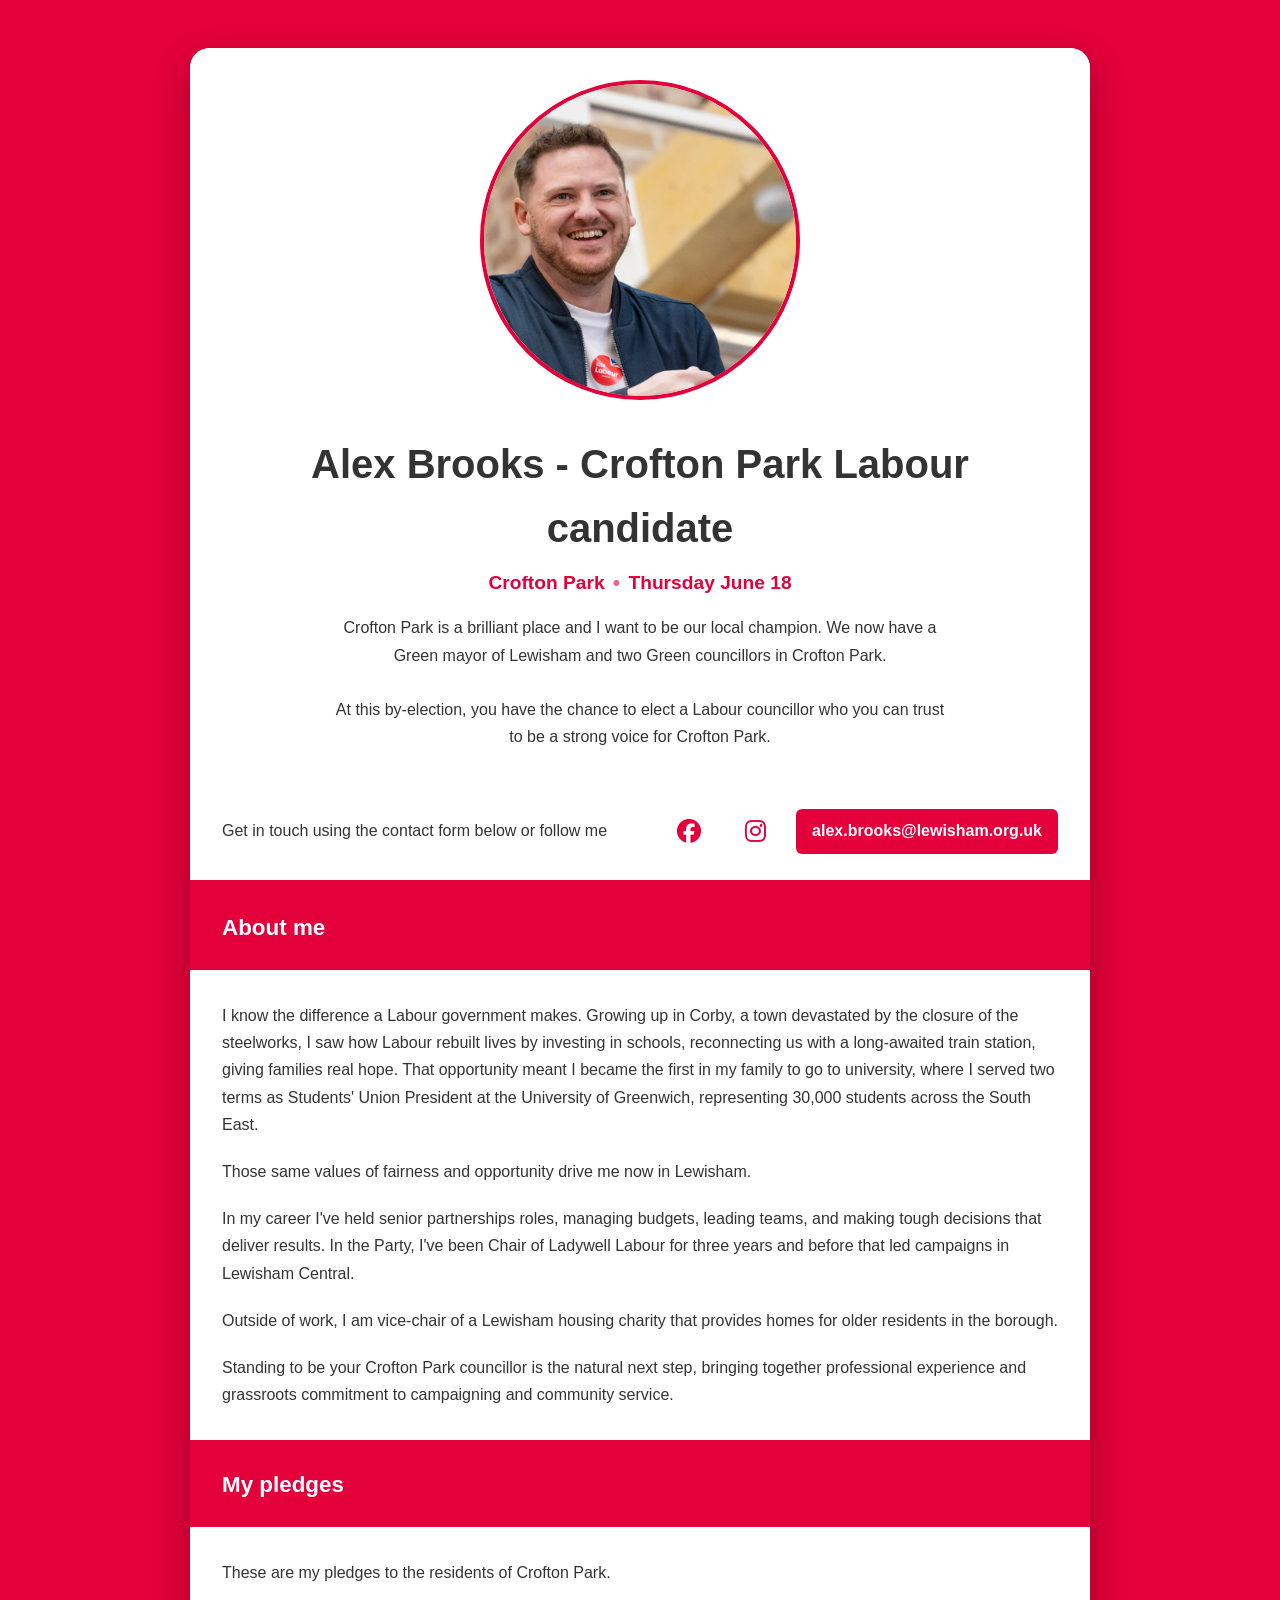
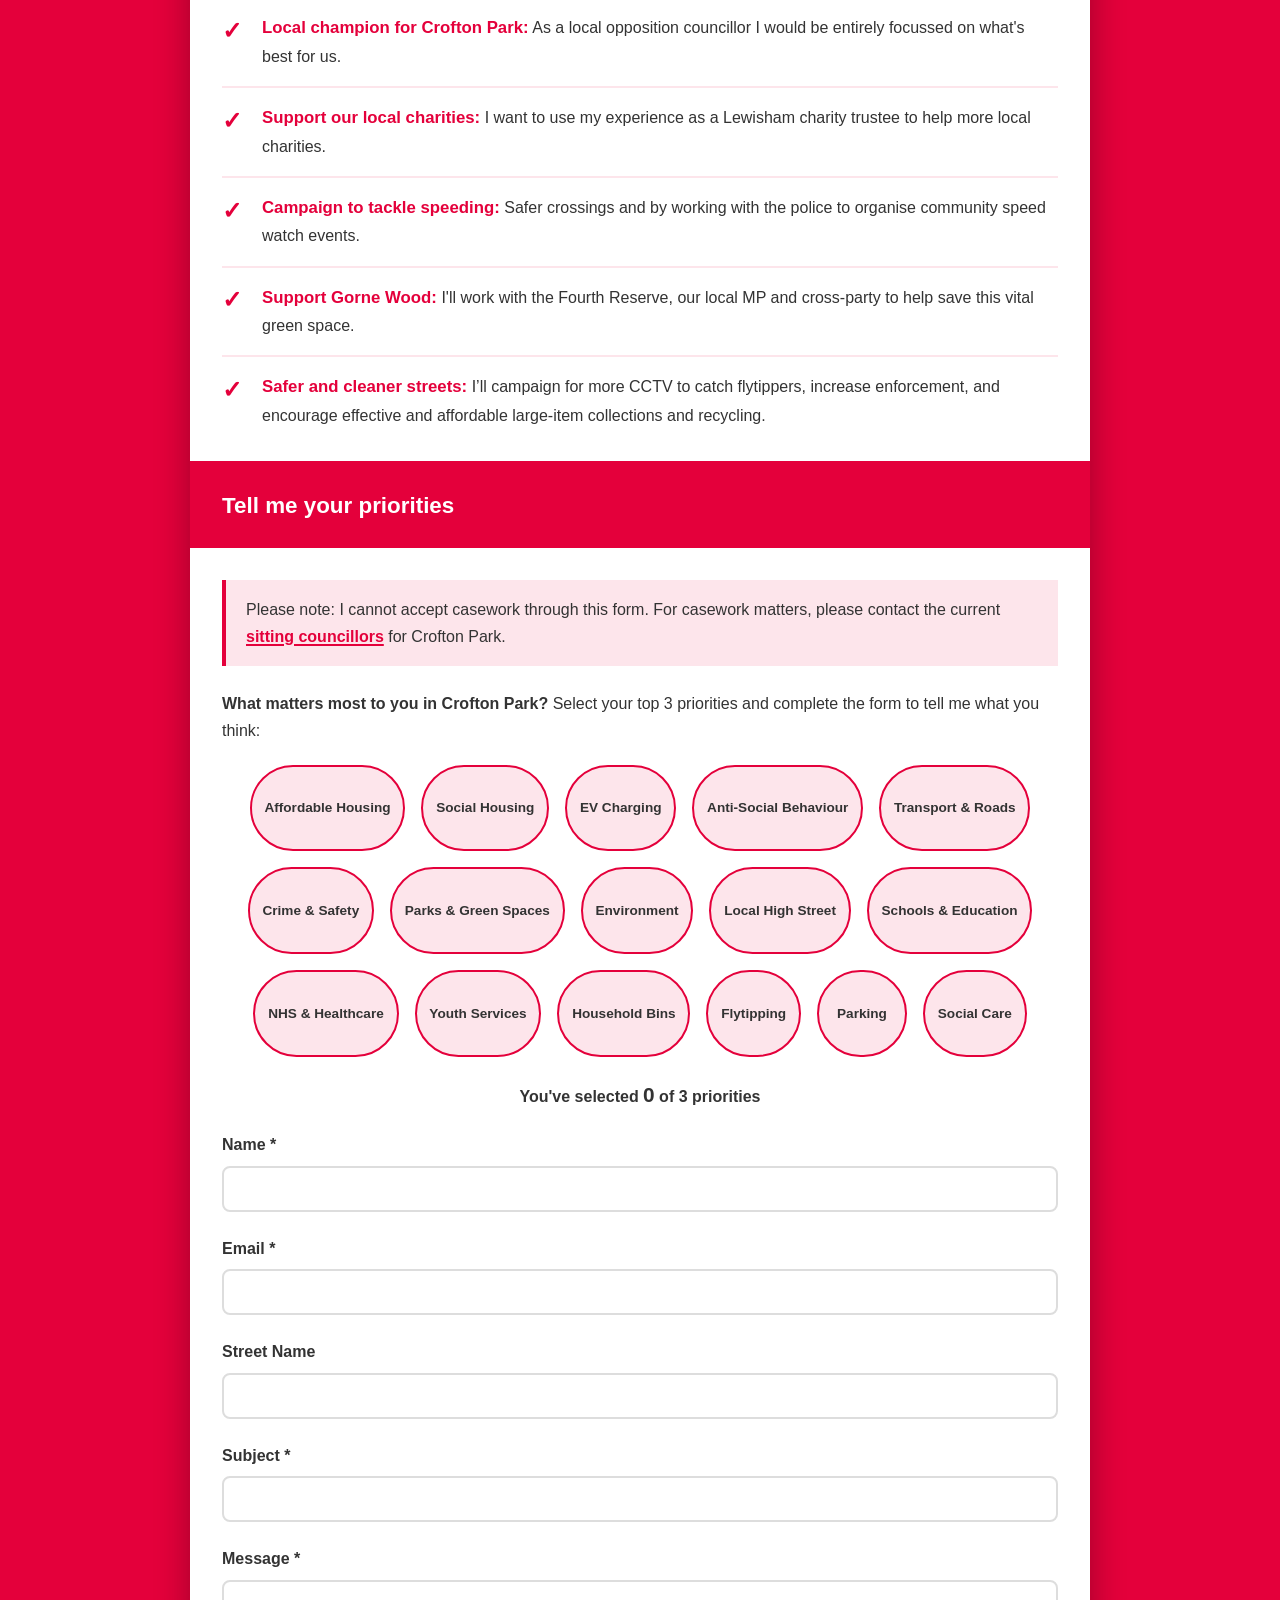
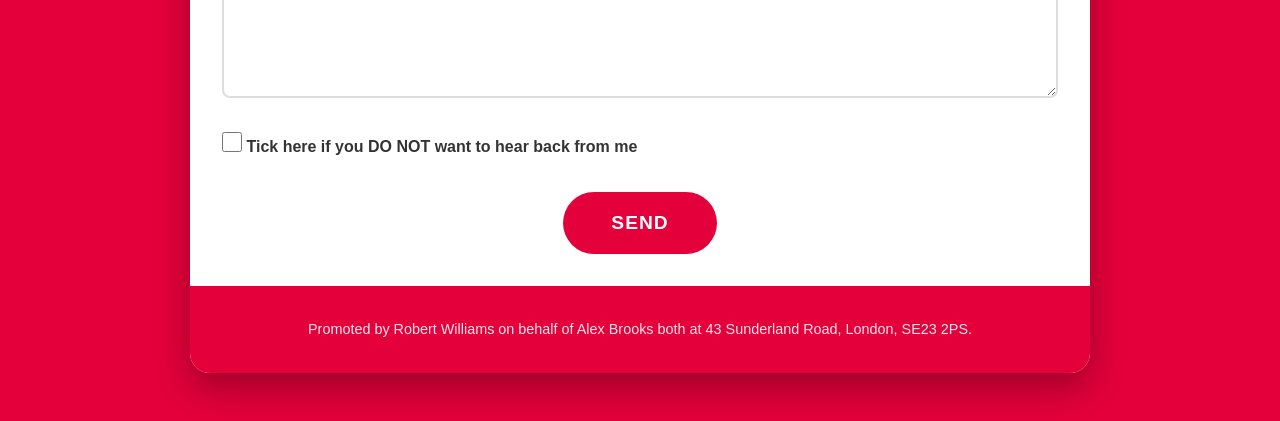
==== commit 4abc3459: "Swap out holding page" ====
--- a/index.html
+++ b/index.html
@@ -1,16 +1,12 @@
 <!doctype html>
 <html lang="en">
 <head>
-  <meta charset="UTF-8">
-  <meta name="viewport" content="width=device-width, initial-scale=1.0">
-
-  <!-- Primary Meta Tags -->
+  <meta charset="utf-8">
+  <meta name="viewport" content="width=device-width,initial-scale=1">
   <title>Alex Brooks | Labour Councillor Candidate, Crofton Park</title>
   <meta name="title" content="Alex Brooks | Labour Councillor Candidate, Crofton Park">
-  <meta name="description"
-    content="I'm standing to be your Labour councillor for Crofton Park ward in the Lewisham Borough council elections on May 7, 2026. Get in touch and share your priorities.">
-  <meta name="keywords"
-    content="Alex Brooks, Crofton Park, Lewisham, Labour Party, councillor, local elections, London, 2026">
+  <meta name="description" content="I'm standing to be your Labour councillor in the Crofton Park by-election on Thursday June 18">
+  <meta name="keywords" content="Alex Brooks, Crofton Park, Lewisham, Labour Party, councillor, local elections, London, 2026">
   <meta name="author" content="Alex Brooks">
   <meta name="robots" content="index, follow">
   <meta name="language" content="English">
@@ -23,8 +19,7 @@
   <meta property="og:type" content="website">
   <meta property="og:url" content="https://alexbrooks.london/">
   <meta property="og:title" content="Alex Brooks | Labour Councillor Candidate, Crofton Park">
-  <meta property="og:description"
-    content="I'm standing to be your Labour councillor for Crofton Park ward in the Lewisham Borough council elections on May 7, 2026. Get in touch and share your priorities.">
+  <meta property="og:description" content="I'm standing to be your Labour councillor in the Crofton Park by-election on Thursday June 18">
   <meta property="og:image" content="https://alexbrooks.london/images/alex-brooks-crofton-park.webp">
   <meta property="og:image:width" content="1200">
   <meta property="og:image:height" content="630">
@@ -35,17 +30,20 @@
   <meta name="twitter:card" content="summary_large_image">
   <meta name="twitter:url" content="https://alexbrooks.london/">
   <meta name="twitter:title" content="Alex Brooks | Labour Councillor Candidate, Crofton Park">
-  <meta name="twitter:description"
-    content="I'm standing to be your Labour councillor for Crofton Park ward in the Lewisham Borough council elections on May 7, 2026.">
+  <meta name="twitter:description" content="I'm standing to be your Labour councillor in the Crofton Park by-election on Thursday June 18">
   <meta name="twitter:image" content="https://alexbrooks.london/images/alex-brooks-crofton-park.webp">
 
-  <!-- Favicon -->
+  <!-- Favicons -->
   <link rel="icon" type="image/x-icon" href="/favicon.ico">
-
-  <!-- Stylesheets -->
+  <link rel="icon" type="image/svg+xml" href="/favicon.svg">
+  <link rel="icon" type="image/png" sizes="16x16" href="/favicon-16x16.png">
+  <link rel="icon" type="image/png" sizes="32x32" href="/favicon-32x32.png">
+  <link rel="icon" type="image/png" sizes="64x64" href="/favicon-64x64.png">
+  <link rel="icon" type="image/png" sizes="96x96" href="/favicon-96x96.png">
+  <link rel="apple-touch-icon" sizes="180x180" href="/apple-touch-icon.png">
+
   <link rel="stylesheet" href="styles.css">
-  <link rel="stylesheet" href="https://cdnjs.cloudflare.com/ajax/libs/font-awesome/6.4.0/css/all.min.css"
-    media="print" onload="this.media='all'">
+  <link rel="stylesheet" href="https://cdnjs.cloudflare.com/ajax/libs/font-awesome/6.4.0/css/all.min.css" media="print" onload="this.media='all'">
   <noscript>
     <link rel="stylesheet" href="https://cdnjs.cloudflare.com/ajax/libs/font-awesome/6.4.0/css/all.min.css">
   </noscript>
@@ -56,8 +54,7 @@
       r = g[r] = g[r] || function () { (r.q = r.q || []).push(arguments) };
       d = s.createElement(q); d.src = '//d1l6p2sc9645hc.cloudfront.net/gosquared.js'; q =
         s.getElementsByTagName(q)[0]; q.parentNode.insertBefore(d, q)
-    }(window, document
-      , 'script', '_gs');
+    }(window, document, 'script', '_gs');
 
     _gs('GSN-140714-N');
   </script>
@@ -71,7 +68,7 @@
       "url": "https://alexbrooks.london/",
       "image": "https://alexbrooks.london/images/alex-brooks-crofton-park.webp",
       "jobTitle": "Labour Councillor Candidate",
-      "description": "I'm standing to be your Labour councillor for Crofton Park ward in the Lewisham Borough council elections on May 7, 2026.",
+      "description": "I'm standing to be your Labour councillor in the Crofton Park by-election on Thursday June 18",
       "address": {
         "@type": "PostalAddress",
         "addressLocality": "Crofton Park",
@@ -80,51 +77,143 @@
       },
       "sameAs": [
         "https://facebook.com/LabourBrooks",
-        "https://instagram.com/LabourBrooks",
-        "https://tiktok.com/@labourbrooks"
+        "https://instagram.com/LabourBrooks"
       ]
     }
   </script>
 
   <style>
-    .holding-main{display:flex;align-items:center;justify-content:center;min-height:70vh;padding:3rem}
-    .holding-card{text-align:center;max-width:720px}
-    /* Larger, responsive profile image */
-    .holding-card img{
-      width:320px;
-      height:320px;
-      max-width:48vw;
-      max-height:48vw;
-      object-fit:cover;
-      border-radius:50%;
-      border:4px solid var(--labour-red);
-      display:block;
-      margin:0 auto;
-    }
-    @media (max-width:600px){
-      .holding-card img{width:220px;height:220px;max-width:60vw;max-height:60vw}
-    }
-
-    /* Center and space social icons */
-    .social-links{display:flex;justify-content:center;align-items:center;gap:1rem;margin-top:1rem}
-    .social-links a{margin:0;color:inherit}
+    .holding-card img{width:320px;height:320px;object-fit:cover;border-radius:50%;border:4px solid var(--labour-red);} 
+    .hero-photo { width: 320px; height: 320px; border-radius: 50%; object-fit: cover; border: 4px solid var(--labour-red); }
+    .details-bar { font-weight:600;color:var(--labour-red);margin-top:0.5rem }
+    .email-btn { background:var(--labour-red); color:var(--labour-light); padding:0.6rem 1rem; border-radius:6px; text-decoration:none; font-weight:700 }
   </style>
 </head>
 <body>
   <div class="page-background">
-    <div class="floating-container holding-main">
-      <div class="holding-card">
-        <img src="images/profile.webp" alt="Alex Brooks">
-        <h1>Back soon</h1>
-        <p>I'm refreshing this site — it will be back shortly. In the meantime you can find me on social media.</p>
-
-        <div class="social-links" aria-label="Social links">
-          <a href="https://facebook.com/LabourBrooks" target="_blank" rel="noopener noreferrer" aria-label="Facebook"><i class="fab fa-facebook fa-2x"></i></a>
-          <a href="https://instagram.com/LabourBrooks" target="_blank" rel="noopener noreferrer" aria-label="Instagram"><i class="fab fa-instagram fa-2x"></i></a>
-        </div>
-      </div>
+    <div class="floating-container">
+
+      <!-- Header / Hero -->
+      <header class="profile-header">
+        <div class="header-photo-container">
+          <img src="images/profile.webp" alt="Alex Brooks" class="hero-photo">
+        </div>
+        <h1>Alex Brooks - Crofton Park Labour candidate</h1>
+        <p class="subtitle">
+                    <span class="subtitle-part">Crofton Park</span>
+                    <span class="subtitle-separator">•</span>
+                    <span class="subtitle-part">Thursday June 18</span>
+                </p>
+        <div class="bio">
+          <p>Crofton Park is a brilliant place and I want to be our local champion. We now have a Green mayor of Lewisham and two Green councillors in Crofton Park.</p>
+           <br>
+        <p>At this by-election, you have the chance to elect a Labour councillor who you can trust to be a strong voice for Crofton Park.</p>
+        </div>
+      </header>
+
+      <!-- Contact Bar -->
+      <section class="contact-section">
+        <p class="contact-text">Get in touch using the contact form below or follow me</p>
+        <div style="display:flex;align-items:center;gap:1rem;flex-wrap:wrap">
+          <div class="social-links" aria-label="Social links">
+            <a class="social-link" href="https://facebook.com/LabourBrooks" target="_blank" rel="noopener noreferrer" aria-label="Facebook"><i class="fab fa-facebook"></i></a>
+            <a class="social-link" href="https://instagram.com/LabourBrooks" target="_blank" rel="noopener noreferrer" aria-label="Instagram"><i class="fab fa-instagram"></i></a>
+          </div>
+          <a class="email-btn" href="mailto:alex.brooks@lewisham.org.uk">alex.brooks@lewisham.org.uk</a>
+        </div>
+      </section>
+
+      <!-- About Me -->
+      <section class="page-section" id="about">
+        <div class="section-header"><h2>About me</h2></div>
+        <div class="content-inner">
+          <p>I know the difference a Labour government makes. Growing up in Corby, a town devastated by the closure of the steelworks, I saw how Labour rebuilt lives by investing in schools, reconnecting us with a long-awaited train station, giving families real hope. That opportunity meant I became the first in my family to go to university, where I served two terms as Students' Union President at the University of Greenwich, representing 30,000 students across the South East.</p>
+
+          <p>Those same values of fairness and opportunity drive me now in Lewisham.</p>
+
+          <p>In my career I've held senior partnerships roles, managing budgets, leading teams, and making tough decisions that deliver results. In the Party, I've been Chair of Ladywell Labour for three years and before that led campaigns in Lewisham Central.</p>
+
+
+          <p>Outside of work, I am vice-chair of a Lewisham housing charity that provides homes for older residents in the borough.</p>
+
+          <p>Standing to be your Crofton Park councillor is the natural next step, bringing together professional experience and grassroots commitment to campaigning and community service.</p>
+        </div>
+      </section>
+
+      <!-- My pledges -->
+      <section class="page-section" id="pledges">
+        <div class="section-header"><h2>My pledges</h2></div>
+        <div class="content-inner">
+          <p>These are my pledges to the residents of Crofton Park.</p>
+          <ul class="priorities-list">
+            <li><strong>Local champion for Crofton Park:</strong> As a local opposition councillor I would be entirely focussed on what's best for us.</li>
+            <li><strong>Support our local charities:</strong> I want to use my experience as a Lewisham charity trustee to help more local charities.</li>
+            <li><strong>Campaign to tackle speeding:</strong> Safer crossings and by working with the police to organise community speed watch events.</li>
+            <li><strong>Support Gorne Wood:</strong> I'll work with the Fourth Reserve, our local MP and cross-party to help save this vital green space.</li>
+            <li><strong>Safer and cleaner streets:</strong> I’ll campaign for more CCTV to catch flytippers, increase enforcement, and encourage effective and affordable large-item collections and recycling.</li>
+          </ul>
+        </div>
+      </section>
+
+      <!-- Tell Me Your Priorities (form with priority cloud) -->
+      <section class="page-section">
+        <div class="section-header"><h2>Tell me your priorities</h2></div>
+        <div class="content-inner">
+          <p class="casework-notice">Please note: I cannot accept casework through this form. For casework matters, please contact the current <a href="https://lewisham.gov.uk/inmyarea/neighbourhoods/croftonpark" target="_blank" rel="noopener noreferrer">sitting councillors</a> for Crofton Park.</p>
+
+          <p style="margin-top:1.5rem;margin-bottom:1rem;"><strong>What matters most to you in Crofton Park?</strong> Select your top 3 priorities and complete the form to tell me what you think:</p>
+
+          <div class="priority-cloud" id="priorityCloud"></div>
+          <p class="selection-count">You've selected <span id="selectedCount">0</span> of 3 priorities</p>
+
+          <form action="https://formspree.io/f/mqagbzeb" method="POST" class="contact-form" id="contactForm">
+            <div id="priorityFields"></div>
+
+            <div class="form-group">
+              <label for="name">Name *</label>
+              <input type="text" id="name" name="name" required>
+            </div>
+
+            <div class="form-group">
+              <label for="email">Email *</label>
+              <input type="email" id="email" name="email" required>
+            </div>
+
+            <div class="form-group">
+              <label for="street">Street Name</label>
+              <input type="text" id="street" name="street">
+            </div>
+
+            <div class="form-group">
+              <label for="subject">Subject *</label>
+              <input type="text" id="subject" name="subject" required>
+            </div>
+
+            <div class="form-group">
+              <label for="message">Message *</label>
+              <textarea id="message" name="message" rows="5" required></textarea>
+            </div>
+
+            <div class="form-group checkbox-group">
+              <label class="checkbox-label">
+                <input type="checkbox" id="no-response" name="no-response" value="yes">
+                <span class="checkbox-text">Tick here if you DO NOT want to hear back from me</span>
+              </label>
+            </div>
+
+            <button type="submit" class="submit-btn">Send</button>
+          </form>
+        </div>
+      </section>
+
+      <footer class="footer">
+        <p>Promoted by Robert Williams on behalf of Alex Brooks both at 43 Sunderland Road,
+London, SE23 2PS.</p>
+      </footer>
+
     </div>
   </div>
+
+  <script src="script.js"></script>
 </body>
 </html>
-</html>
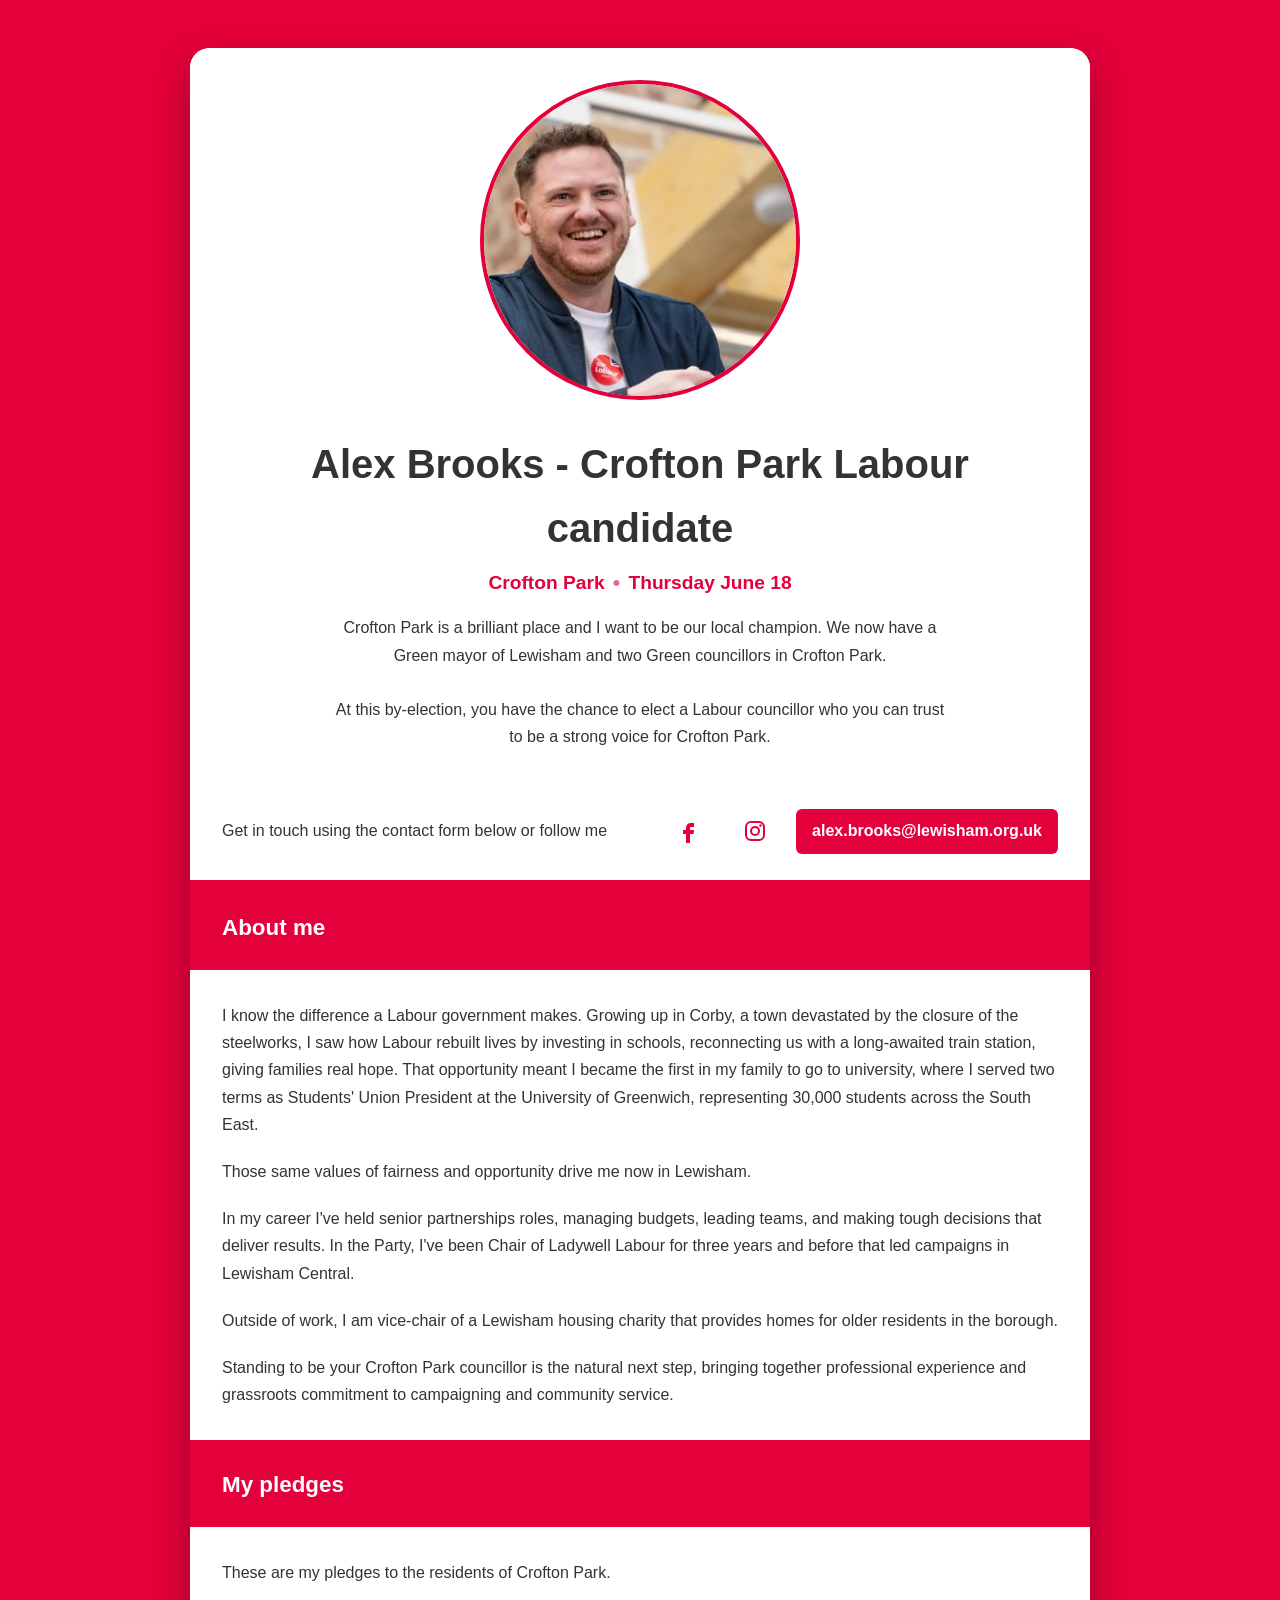
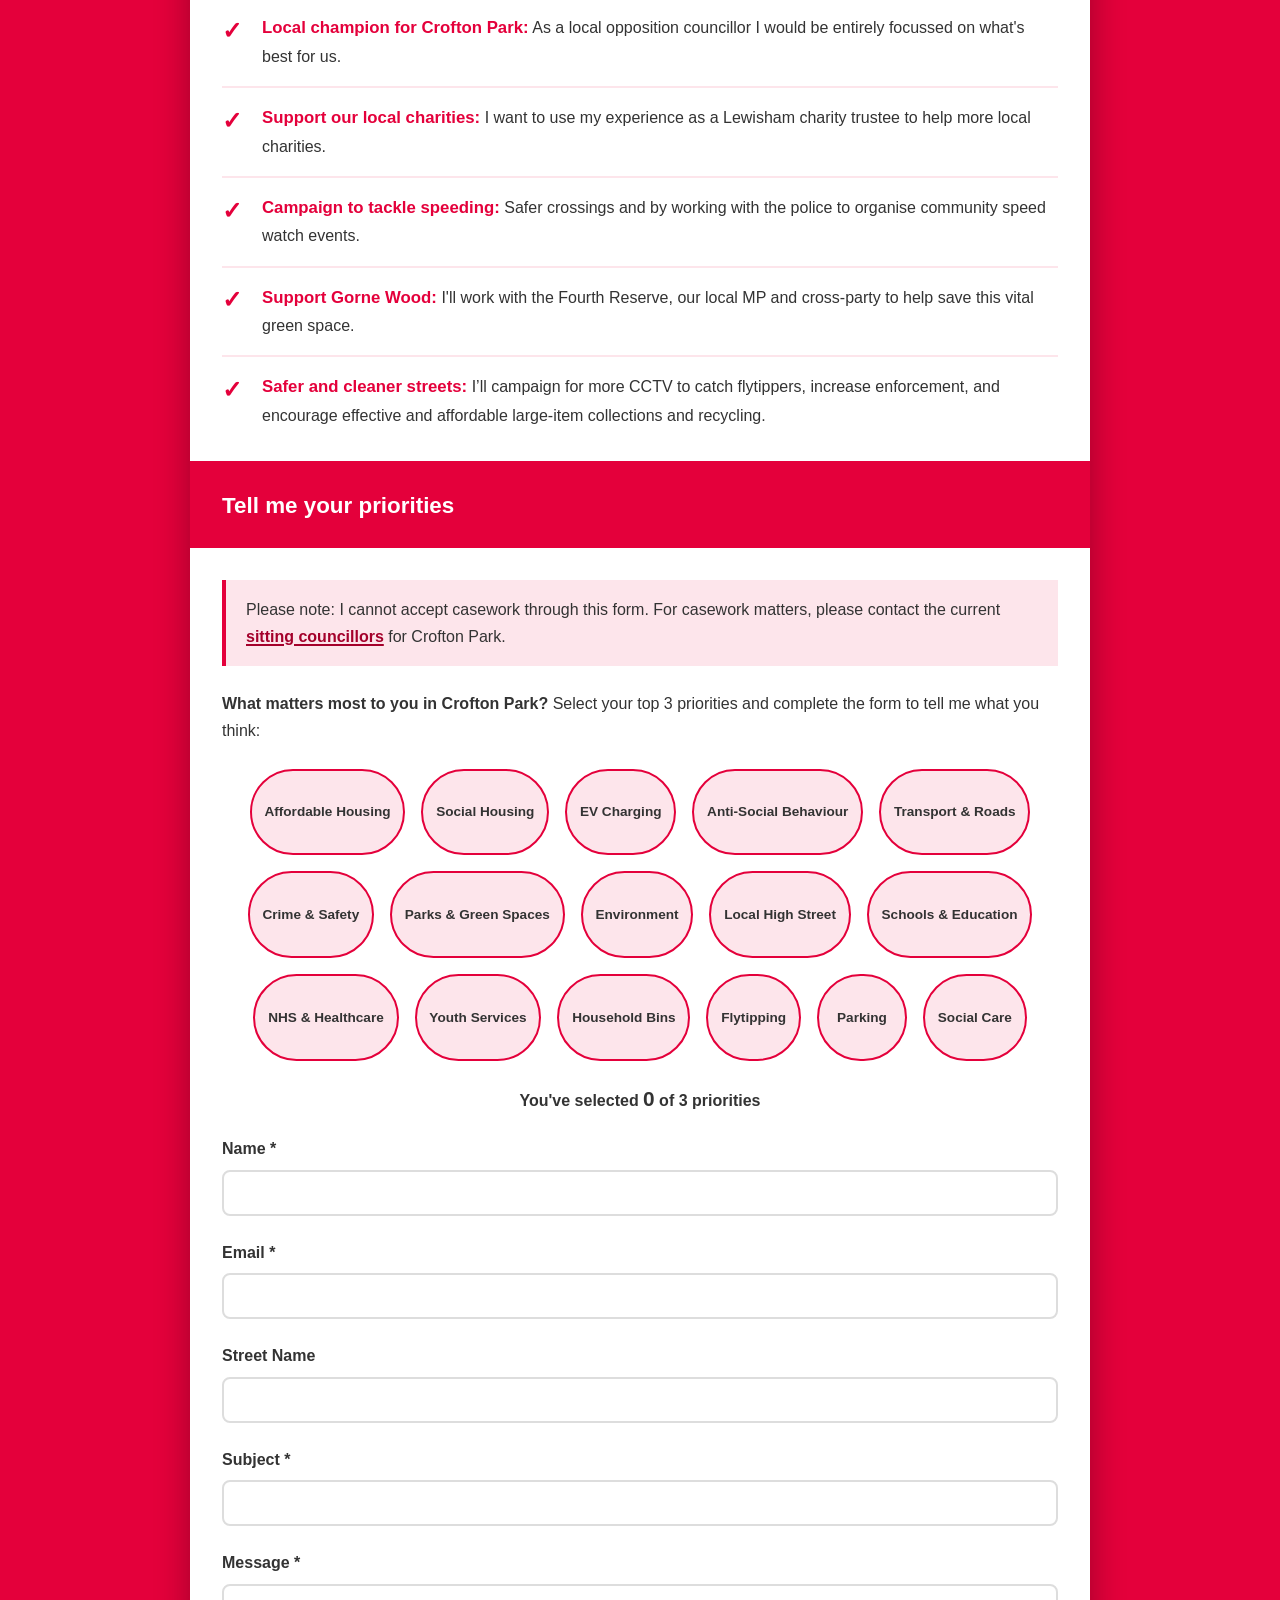
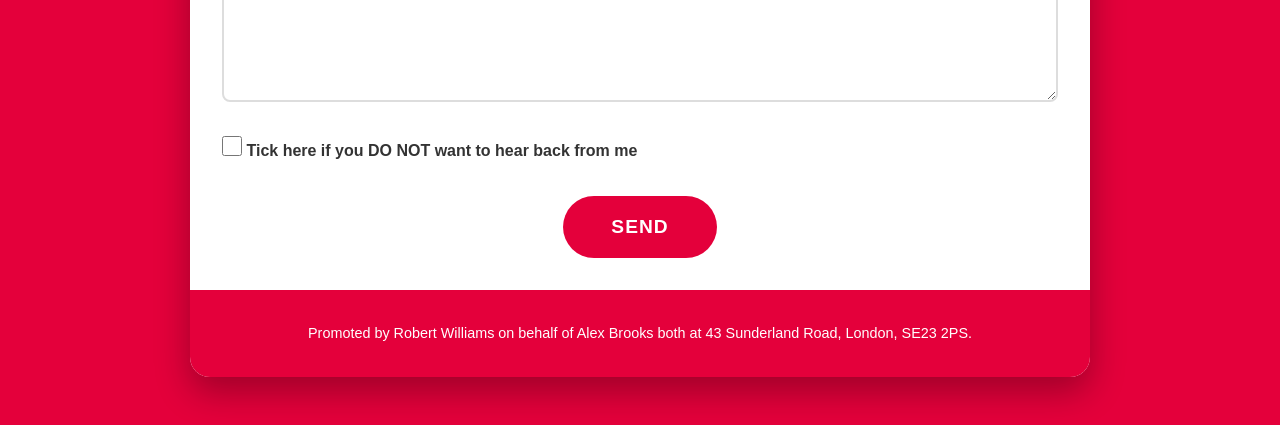
==== commit eb0b648b: "Site speed improvements" ====
--- a/index.html
+++ b/index.html
@@ -43,21 +43,6 @@
   <link rel="apple-touch-icon" sizes="180x180" href="/apple-touch-icon.png">
 
   <link rel="stylesheet" href="styles.css">
-  <link rel="stylesheet" href="https://cdnjs.cloudflare.com/ajax/libs/font-awesome/6.4.0/css/all.min.css" media="print" onload="this.media='all'">
-  <noscript>
-    <link rel="stylesheet" href="https://cdnjs.cloudflare.com/ajax/libs/font-awesome/6.4.0/css/all.min.css">
-  </noscript>
-
-  <!-- GoSquared Analytics -->
-  <script>
-    !function (g, s, q, r, d) {
-      r = g[r] = g[r] || function () { (r.q = r.q || []).push(arguments) };
-      d = s.createElement(q); d.src = '//d1l6p2sc9645hc.cloudfront.net/gosquared.js'; q =
-        s.getElementsByTagName(q)[0]; q.parentNode.insertBefore(d, q)
-    }(window, document, 'script', '_gs');
-
-    _gs('GSN-140714-N');
-  </script>
 
   <!-- Structured Data -->
   <script type="application/ld+json">
@@ -82,12 +67,6 @@
     }
   </script>
 
-  <style>
-    .holding-card img{width:320px;height:320px;object-fit:cover;border-radius:50%;border:4px solid var(--labour-red);} 
-    .hero-photo { width: 320px; height: 320px; border-radius: 50%; object-fit: cover; border: 4px solid var(--labour-red); }
-    .details-bar { font-weight:600;color:var(--labour-red);margin-top:0.5rem }
-    .email-btn { background:var(--labour-red); color:var(--labour-light); padding:0.6rem 1rem; border-radius:6px; text-decoration:none; font-weight:700 }
-  </style>
 </head>
 <body>
   <div class="page-background">
@@ -96,7 +75,16 @@
       <!-- Header / Hero -->
       <header class="profile-header">
         <div class="header-photo-container">
-          <img src="images/profile.webp" alt="Alex Brooks" class="hero-photo">
+          <img
+            src="images/profile-320.jpg"
+            srcset="images/profile-320.jpg 320w, images/profile-640.jpg 640w"
+            sizes="320px"
+            width="320"
+            height="320"
+            alt="Alex Brooks"
+            class="hero-photo"
+            fetchpriority="high"
+            decoding="async">
         </div>
         <h1>Alex Brooks - Crofton Park Labour candidate</h1>
         <p class="subtitle">
@@ -111,17 +99,28 @@
         </div>
       </header>
 
-      <!-- Contact Bar -->
-      <section class="contact-section">
-        <p class="contact-text">Get in touch using the contact form below or follow me</p>
-        <div style="display:flex;align-items:center;gap:1rem;flex-wrap:wrap">
-          <div class="social-links" aria-label="Social links">
-            <a class="social-link" href="https://facebook.com/LabourBrooks" target="_blank" rel="noopener noreferrer" aria-label="Facebook"><i class="fab fa-facebook"></i></a>
-            <a class="social-link" href="https://instagram.com/LabourBrooks" target="_blank" rel="noopener noreferrer" aria-label="Instagram"><i class="fab fa-instagram"></i></a>
+      <main>
+        <!-- Contact Bar -->
+        <section class="contact-section">
+          <p class="contact-text">Get in touch using the contact form below or follow me</p>
+          <div class="contact-actions">
+            <div class="social-links" aria-label="Social links">
+              <a class="social-link" href="https://facebook.com/LabourBrooks" target="_blank" rel="noopener noreferrer" aria-label="Facebook">
+                <svg viewBox="0 0 24 24" aria-hidden="true" focusable="false">
+                  <path d="M14 8h3V4h-3c-3.3 0-5 2-5 5v2H6v4h3v9h4v-9h3.5l.5-4h-4V9c0-.7.3-1 1-1Z"/>
+                </svg>
+              </a>
+              <a class="social-link" href="https://instagram.com/LabourBrooks" target="_blank" rel="noopener noreferrer" aria-label="Instagram">
+                <svg viewBox="0 0 24 24" aria-hidden="true" focusable="false">
+                  <rect x="3" y="3" width="18" height="18" rx="5" fill="none" stroke="currentColor" stroke-width="2"/>
+                  <circle cx="12" cy="12" r="4" fill="none" stroke="currentColor" stroke-width="2"/>
+                  <circle cx="17.5" cy="6.5" r="1.25"/>
+                </svg>
+              </a>
+            </div>
+            <a class="email-btn" href="mailto:alex.brooks@lewisham.org.uk">alex.brooks@lewisham.org.uk</a>
           </div>
-          <a class="email-btn" href="mailto:alex.brooks@lewisham.org.uk">alex.brooks@lewisham.org.uk</a>
-        </div>
-      </section>
+        </section>
 
       <!-- About Me -->
       <section class="page-section" id="about">
@@ -161,7 +160,7 @@
         <div class="content-inner">
           <p class="casework-notice">Please note: I cannot accept casework through this form. For casework matters, please contact the current <a href="https://lewisham.gov.uk/inmyarea/neighbourhoods/croftonpark" target="_blank" rel="noopener noreferrer">sitting councillors</a> for Crofton Park.</p>
 
-          <p style="margin-top:1.5rem;margin-bottom:1rem;"><strong>What matters most to you in Crofton Park?</strong> Select your top 3 priorities and complete the form to tell me what you think:</p>
+          <p class="priorities-intro"><strong>What matters most to you in Crofton Park?</strong> Select your top 3 priorities and complete the form to tell me what you think:</p>
 
           <div class="priority-cloud" id="priorityCloud"></div>
           <p class="selection-count">You've selected <span id="selectedCount">0</span> of 3 priorities</p>
@@ -205,6 +204,7 @@
           </form>
         </div>
       </section>
+      </main>
 
       <footer class="footer">
         <p>Promoted by Robert Williams on behalf of Alex Brooks both at 43 Sunderland Road,
@@ -215,5 +215,18 @@
   </div>
 
   <script src="script.js"></script>
+  <script>
+    window.addEventListener('load', function () {
+      window._gs = window._gs || function () {
+        (window._gs.q = window._gs.q || []).push(arguments);
+      };
+      window._gs('GSN-140714-N');
+
+      var script = document.createElement('script');
+      script.src = 'https://d1l6p2sc9645hc.cloudfront.net/gosquared.js';
+      script.async = true;
+      document.head.appendChild(script);
+    }, { once: true });
+  </script>
 </body>
 </html>
--- a/styles.css
+++ b/styles.css
@@ -82,26 +82,13 @@
     overflow: hidden;
 }
 
-.header-photo {
-    width: 100%;
-    height: auto;
-    max-height: 400px;
+.hero-photo {
+    width: 320px;
+    height: 320px;
     object-fit: cover;
     border: 4px solid var(--labour-red);
-    border-radius: 12px;
-}
-
-.header-photo-caption {
-    font-size: 0.75rem;
-    color: var(--text-secondary);
-    font-style: italic;
-    text-align: center;
-    margin-top: 0.5rem;
-    margin-bottom: 0;
-    padding: 0 1rem;
-    line-height: 1.4;
-    opacity: 0.7;
-    transition: color 0.3s ease, opacity 0.3s ease;
+    border-radius: 50%;
+    max-width: 100%;
 }
 
 .profile-header h1 {
@@ -194,8 +181,26 @@
     transform: scale(1.1);
 }
 
-.social-link i {
-    font-size: 1.5rem;
+.social-link svg {
+    width: 24px;
+    height: 24px;
+    fill: currentColor;
+}
+
+.contact-actions {
+    display: flex;
+    align-items: center;
+    gap: 1rem;
+    flex-wrap: wrap;
+}
+
+.email-btn {
+    background: var(--labour-red);
+    color: var(--labour-light);
+    padding: 0.6rem 1rem;
+    border-radius: 6px;
+    text-decoration: none;
+    font-weight: 700;
 }
 
 /* Page Sections */
@@ -287,11 +292,6 @@
     font-size: 1.05rem;
 }
 
-.priorities-section-header {
-    margin-top: 2rem;
-    margin-bottom: 0.25rem;
-}
-
 /* Contact Form */
 .casework-notice {
     background-color: rgba(228, 0, 59, 0.1);
@@ -304,12 +304,17 @@
 }
 
 .casework-notice a {
-    color: var(--labour-red);
+    color: var(--labour-dark-red);
     font-weight: 600;
     text-decoration: underline;
     text-decoration-thickness: 2px;
     text-underline-offset: 2px;
     transition: color 0.3s ease;
+}
+
+.priorities-intro {
+    margin-top: 1.5rem;
+    margin-bottom: 1rem;
 }
 
 .casework-notice a:hover {
@@ -411,35 +416,6 @@
     margin: 0 auto;
 }
 
-.manifesto-button-container {
-    margin-top: 2rem;
-    text-align: center;
-}
-
-.manifesto-btn {
-    width: min(50%, 320px);
-    min-width: 220px;
-    text-decoration: none;
-    text-transform: none;
-}
-
-.manifesto-secondary-link {
-    margin: 1rem auto 0;
-    max-width: 34rem;
-    color: var(--text-primary);
-    font-size: 1rem;
-    line-height: 1.5;
-}
-
-.manifesto-secondary-link a {
-    color: var(--labour-red);
-    font-weight: 700;
-}
-
-.manifesto-secondary-link a:hover {
-    color: var(--labour-dark-red);
-}
-
 .submit-btn:hover {
     background-color: var(--labour-dark-red);
     transform: translateY(-3px);
@@ -504,15 +480,6 @@
     margin-top: 1rem;
 }
 
-.priorities-note {
-    font-style: italic;
-    margin-top: 1.5rem;
-    color: var(--text-secondary);
-    font-size: 0.9rem;
-    text-align: center;
-    transition: color 0.3s ease;
-}
-
 #selectedCount {
     font-size: 1.3rem;
     font-weight: 700;
@@ -540,7 +507,6 @@
 .footer p {
     margin-bottom: 0.75rem;
     font-size: 1rem;
-    opacity: 0.9;
 }
 
 .footer p:last-child {
@@ -566,21 +532,12 @@
         font-size: 1rem;
     }
 
-    .header-photo {
-        max-height: 300px;
-    }
-
     .contact-section {
         flex-direction: column;
         align-items: stretch;
         padding: 1.25rem;
     }
 
-    .contact-link {
-        justify-content: center;
-        font-size: 0.95rem;
-    }
-
     .social-links {
         justify-content: center;
     }
@@ -653,10 +610,6 @@
         font-size: 0.95rem;
     }
 
-    .header-photo {
-        max-height: 250px;
-    }
-
     .section-header {
         padding: 1rem 1.25rem;
     }
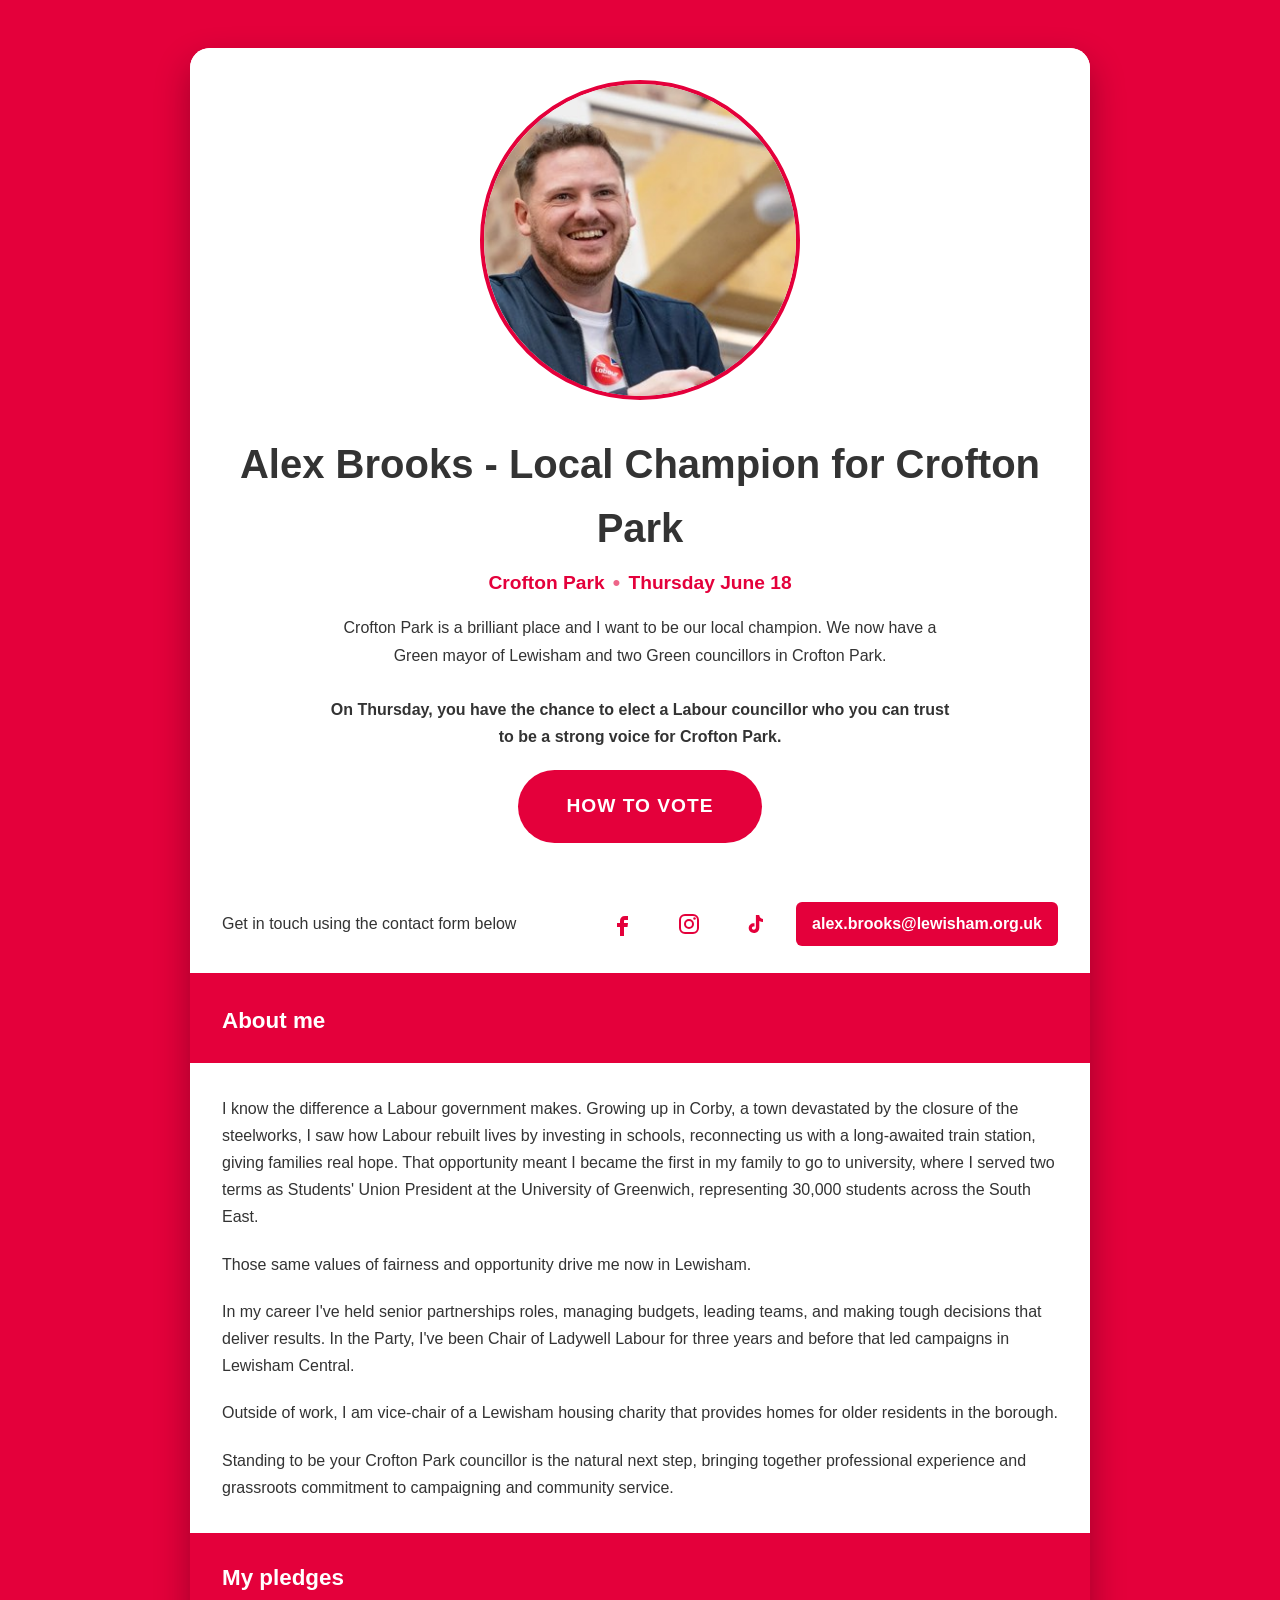
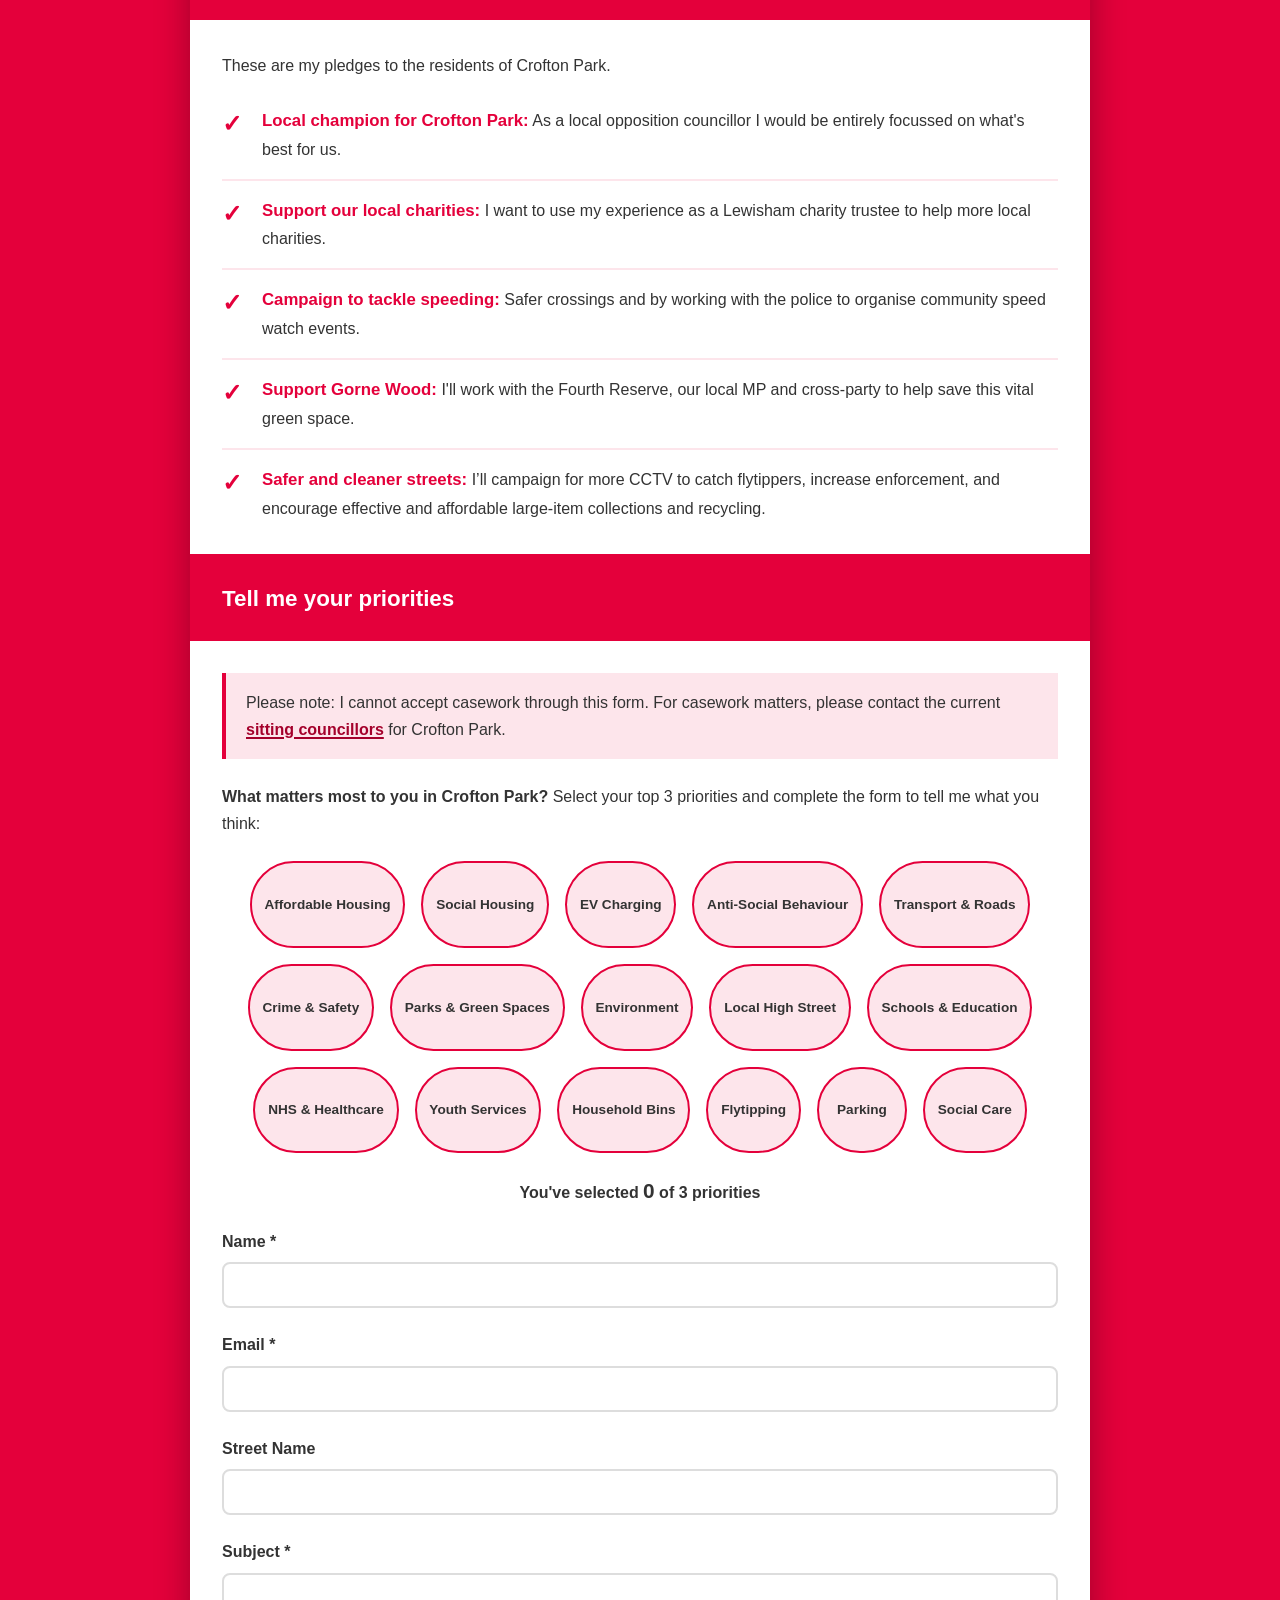
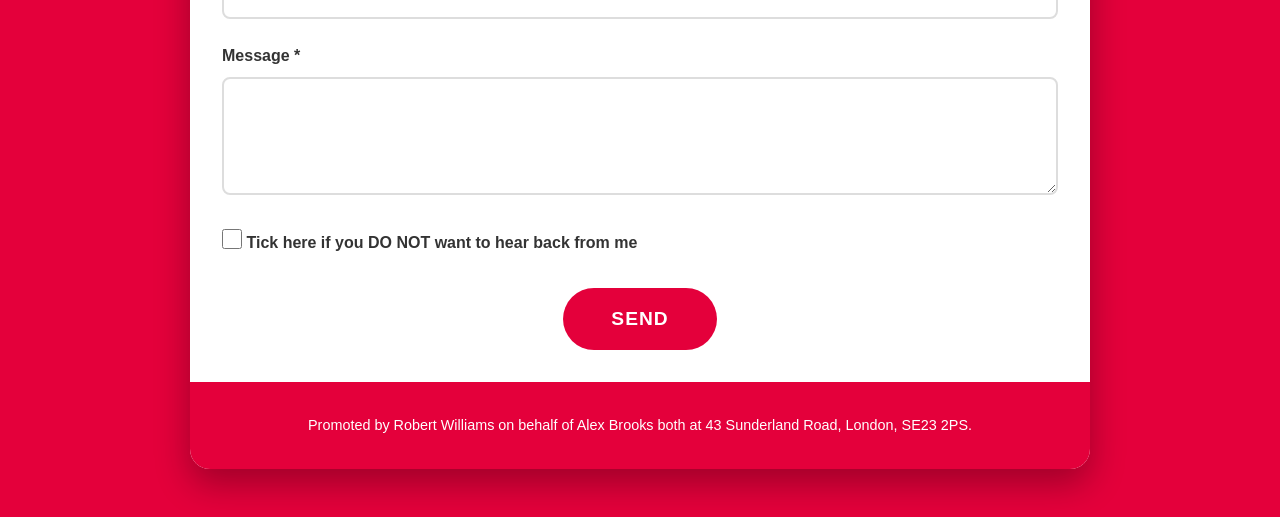
==== commit 0743e165: "Updated socials and how to vote" ====
--- a/index.html
+++ b/index.html
@@ -86,7 +86,7 @@
             fetchpriority="high"
             decoding="async">
         </div>
-        <h1>Alex Brooks - Crofton Park Labour candidate</h1>
+        <h1>Alex Brooks - Local Champion for Crofton Park</h1>
         <p class="subtitle">
                     <span class="subtitle-part">Crofton Park</span>
                     <span class="subtitle-separator">•</span>
@@ -94,15 +94,16 @@
                 </p>
         <div class="bio">
           <p>Crofton Park is a brilliant place and I want to be our local champion. We now have a Green mayor of Lewisham and two Green councillors in Crofton Park.</p>
-           <br>
-        <p>At this by-election, you have the chance to elect a Labour councillor who you can trust to be a strong voice for Crofton Park.</p>
+          <br>
+          <p><strong>On Thursday, you have the chance to elect a Labour councillor who you can trust to be a strong voice for Crofton Park.</strong></p>
+        <a class="submit-btn hero-cta" href="https://www.electoralcommission.org.uk/i-am-a/voter/your-election-information" target="_blank" rel="noopener noreferrer">How to vote</a>
         </div>
       </header>
 
       <main>
         <!-- Contact Bar -->
         <section class="contact-section">
-          <p class="contact-text">Get in touch using the contact form below or follow me</p>
+          <p class="contact-text">Get in touch using the contact form below</p>
           <div class="contact-actions">
             <div class="social-links" aria-label="Social links">
               <a class="social-link" href="https://facebook.com/LabourBrooks" target="_blank" rel="noopener noreferrer" aria-label="Facebook">
@@ -117,6 +118,11 @@
                   <circle cx="17.5" cy="6.5" r="1.25"/>
                 </svg>
               </a>
+              <a class="social-link" href="https://tiktok.com/@LabourBrooks" target="_blank" rel="noopener noreferrer" aria-label="TikTok">
+                <svg viewBox="0 0 24 24" aria-hidden="true" focusable="false">
+                  <path d="M16.2 3c.3 2.2 1.6 3.7 3.8 3.9v3.2c-1.3 0-2.5-.4-3.7-1.1v6.5c0 3.3-2.2 5.5-5.4 5.5-3 0-5.2-2-5.2-4.9 0-3.1 2.5-5.2 5.8-4.9v3.3c-1.5-.4-2.6.3-2.6 1.5 0 1 .8 1.7 1.9 1.7 1.3 0 2.1-.8 2.1-2.4V3h3.3Z"/>
+                </svg>
+              </a>
             </div>
             <a class="email-btn" href="mailto:alex.brooks@lewisham.org.uk">alex.brooks@lewisham.org.uk</a>
           </div>
--- a/styles.css
+++ b/styles.css
@@ -416,6 +416,12 @@
     margin: 0 auto;
 }
 
+.hero-cta {
+    display: inline-block;
+    margin-top: 1.25rem;
+    text-decoration: none;
+}
+
 .submit-btn:hover {
     background-color: var(--labour-dark-red);
     transform: translateY(-3px);
@@ -547,10 +553,6 @@
         height: 45px;
     }
 
-    .social-link i {
-        font-size: 1.3rem;
-    }
-
     .section-header {
         padding: 1.25rem 1.5rem;
     }
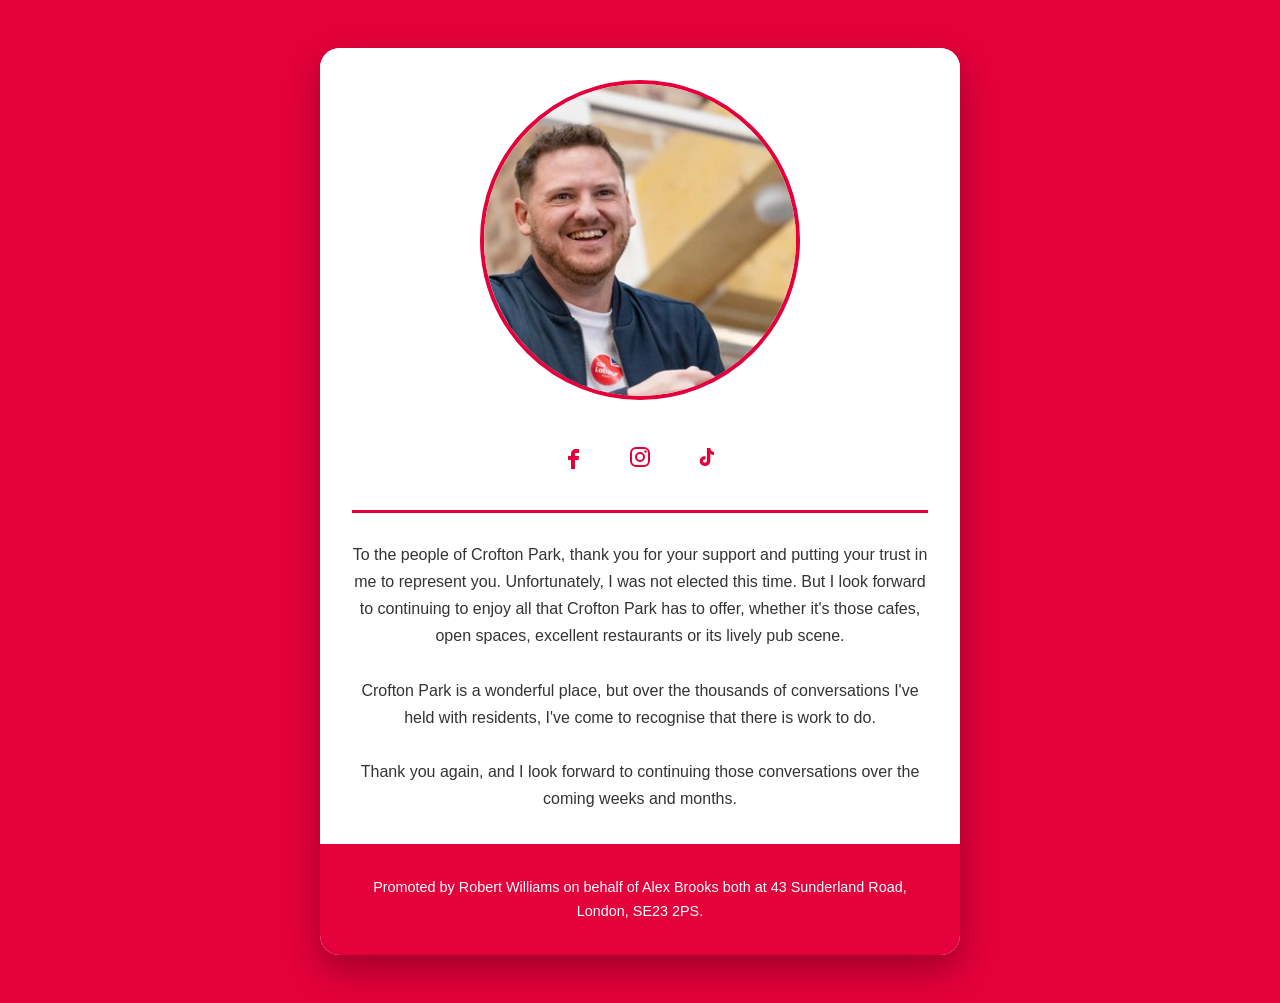
==== commit 4d83fe01: "Thank you update" ====
--- a/index.html
+++ b/index.html
@@ -3,10 +3,10 @@
 <head>
   <meta charset="utf-8">
   <meta name="viewport" content="width=device-width,initial-scale=1">
-  <title>Alex Brooks | Labour Councillor Candidate, Crofton Park</title>
-  <meta name="title" content="Alex Brooks | Labour Councillor Candidate, Crofton Park">
-  <meta name="description" content="I'm standing to be your Labour councillor in the Crofton Park by-election on Thursday June 18">
-  <meta name="keywords" content="Alex Brooks, Crofton Park, Lewisham, Labour Party, councillor, local elections, London, 2026">
+  <title>Alex Brooks | Crofton Park</title>
+  <meta name="title" content="Alex Brooks | Crofton Park">
+  <meta name="description" content="Alex Brooks, Crofton Park, Lewisham.">
+  <meta name="keywords" content="Alex Brooks, Crofton Park, Lewisham, London">
   <meta name="author" content="Alex Brooks">
   <meta name="robots" content="index, follow">
   <meta name="language" content="English">
@@ -18,19 +18,19 @@
   <!-- Open Graph / Facebook -->
   <meta property="og:type" content="website">
   <meta property="og:url" content="https://alexbrooks.london/">
-  <meta property="og:title" content="Alex Brooks | Labour Councillor Candidate, Crofton Park">
-  <meta property="og:description" content="I'm standing to be your Labour councillor in the Crofton Park by-election on Thursday June 18">
+  <meta property="og:title" content="Alex Brooks | Crofton Park">
+  <meta property="og:description" content="Alex Brooks, Crofton Park, Lewisham.">
   <meta property="og:image" content="https://alexbrooks.london/images/alex-brooks-crofton-park.webp">
   <meta property="og:image:width" content="1200">
   <meta property="og:image:height" content="630">
-  <meta property="og:site_name" content="Alex Brooks for Crofton Park">
+  <meta property="og:site_name" content="Alex Brooks">
   <meta property="og:locale" content="en_GB">
 
   <!-- Twitter -->
   <meta name="twitter:card" content="summary_large_image">
   <meta name="twitter:url" content="https://alexbrooks.london/">
-  <meta name="twitter:title" content="Alex Brooks | Labour Councillor Candidate, Crofton Park">
-  <meta name="twitter:description" content="I'm standing to be your Labour councillor in the Crofton Park by-election on Thursday June 18">
+  <meta name="twitter:title" content="Alex Brooks | Crofton Park">
+  <meta name="twitter:description" content="Alex Brooks, Crofton Park, Lewisham.">
   <meta name="twitter:image" content="https://alexbrooks.london/images/alex-brooks-crofton-park.webp">
 
   <!-- Favicons -->
@@ -52,8 +52,6 @@
       "name": "Alex Brooks",
       "url": "https://alexbrooks.london/",
       "image": "https://alexbrooks.london/images/alex-brooks-crofton-park.webp",
-      "jobTitle": "Labour Councillor Candidate",
-      "description": "I'm standing to be your Labour councillor in the Crofton Park by-election on Thursday June 18",
       "address": {
         "@type": "PostalAddress",
         "addressLocality": "Crofton Park",
@@ -62,17 +60,15 @@
       },
       "sameAs": [
         "https://facebook.com/LabourBrooks",
-        "https://instagram.com/LabourBrooks"
+        "https://instagram.com/LabourBrooks",
+        "https://tiktok.com/@LabourBrooks"
       ]
     }
   </script>
-
 </head>
 <body>
-  <div class="page-background">
-    <div class="floating-container">
-
-      <!-- Header / Hero -->
+  <div class="page-background profile-card-page">
+    <main class="floating-container profile-card" aria-label="Alex Brooks profile">
       <header class="profile-header">
         <div class="header-photo-container">
           <img
@@ -86,141 +82,42 @@
             fetchpriority="high"
             decoding="async">
         </div>
-        <h1>Alex Brooks - Local Champion for Crofton Park</h1>
-        <p class="subtitle">
-                    <span class="subtitle-part">Crofton Park</span>
-                    <span class="subtitle-separator">•</span>
-                    <span class="subtitle-part">Thursday June 18</span>
-                </p>
-        <div class="bio">
-          <p>Crofton Park is a brilliant place and I want to be our local champion. We now have a Green mayor of Lewisham and two Green councillors in Crofton Park.</p>
+
+        <nav class="profile-social-links social-links" aria-label="Social links">
+          <a class="social-link" href="https://facebook.com/LabourBrooks" target="_blank" rel="noopener noreferrer" aria-label="Facebook">
+            <svg viewBox="0 0 24 24" aria-hidden="true" focusable="false">
+              <path d="M14 8h3V4h-3c-3.3 0-5 2-5 5v2H6v4h3v9h4v-9h3.5l.5-4h-4V9c0-.7.3-1 1-1Z"/>
+            </svg>
+          </a>
+          <a class="social-link" href="https://instagram.com/LabourBrooks" target="_blank" rel="noopener noreferrer" aria-label="Instagram">
+            <svg viewBox="0 0 24 24" aria-hidden="true" focusable="false">
+              <rect x="3" y="3" width="18" height="18" rx="5" fill="none" stroke="currentColor" stroke-width="2"/>
+              <circle cx="12" cy="12" r="4" fill="none" stroke="currentColor" stroke-width="2"/>
+              <circle cx="17.5" cy="6.5" r="1.25"/>
+            </svg>
+          </a>
+          <a class="social-link" href="https://tiktok.com/@LabourBrooks" target="_blank" rel="noopener noreferrer" aria-label="TikTok">
+            <svg viewBox="0 0 24 24" aria-hidden="true" focusable="false">
+              <path d="M16.2 3c.3 2.2 1.6 3.7 3.8 3.9v3.2c-1.3 0-2.5-.4-3.7-1.1v6.5c0 3.3-2.2 5.5-5.4 5.5-3 0-5.2-2-5.2-4.9 0-3.1 2.5-5.2 5.8-4.9v3.3c-1.5-.4-2.6.3-2.6 1.5 0 1 .8 1.7 1.9 1.7 1.3 0 2.1-.8 2.1-2.4V3h3.3Z"/>
+            </svg>
+          </a>
+        </nav>
+
+        <div class="bio profile-card-copy">
+          <p>To the people of Crofton Park, thank you for your support and putting your trust in me to represent you. Unfortunately, I was not elected this time. But I look forward to continuing to enjoy all that Crofton Park has to offer, whether it's those cafes, open spaces, excellent restaurants or its lively pub scene.</p>
           <br>
-          <p><strong>On Thursday, you have the chance to elect a Labour councillor who you can trust to be a strong voice for Crofton Park.</strong></p>
-        <a class="submit-btn hero-cta" href="https://www.electoralcommission.org.uk/i-am-a/voter/your-election-information" target="_blank" rel="noopener noreferrer">How to vote</a>
+          <p>Crofton Park is a wonderful place, but over the thousands of conversations I've held with residents, I've come to recognise that there is work to do.</p>
+          <br>
+          <p>Thank you again, and I look forward to continuing those conversations over the coming weeks and months.</p>
         </div>
       </header>
-
-      <main>
-        <!-- Contact Bar -->
-        <section class="contact-section">
-          <p class="contact-text">Get in touch using the contact form below</p>
-          <div class="contact-actions">
-            <div class="social-links" aria-label="Social links">
-              <a class="social-link" href="https://facebook.com/LabourBrooks" target="_blank" rel="noopener noreferrer" aria-label="Facebook">
-                <svg viewBox="0 0 24 24" aria-hidden="true" focusable="false">
-                  <path d="M14 8h3V4h-3c-3.3 0-5 2-5 5v2H6v4h3v9h4v-9h3.5l.5-4h-4V9c0-.7.3-1 1-1Z"/>
-                </svg>
-              </a>
-              <a class="social-link" href="https://instagram.com/LabourBrooks" target="_blank" rel="noopener noreferrer" aria-label="Instagram">
-                <svg viewBox="0 0 24 24" aria-hidden="true" focusable="false">
-                  <rect x="3" y="3" width="18" height="18" rx="5" fill="none" stroke="currentColor" stroke-width="2"/>
-                  <circle cx="12" cy="12" r="4" fill="none" stroke="currentColor" stroke-width="2"/>
-                  <circle cx="17.5" cy="6.5" r="1.25"/>
-                </svg>
-              </a>
-              <a class="social-link" href="https://tiktok.com/@LabourBrooks" target="_blank" rel="noopener noreferrer" aria-label="TikTok">
-                <svg viewBox="0 0 24 24" aria-hidden="true" focusable="false">
-                  <path d="M16.2 3c.3 2.2 1.6 3.7 3.8 3.9v3.2c-1.3 0-2.5-.4-3.7-1.1v6.5c0 3.3-2.2 5.5-5.4 5.5-3 0-5.2-2-5.2-4.9 0-3.1 2.5-5.2 5.8-4.9v3.3c-1.5-.4-2.6.3-2.6 1.5 0 1 .8 1.7 1.9 1.7 1.3 0 2.1-.8 2.1-2.4V3h3.3Z"/>
-                </svg>
-              </a>
-            </div>
-            <a class="email-btn" href="mailto:alex.brooks@lewisham.org.uk">alex.brooks@lewisham.org.uk</a>
-          </div>
-        </section>
-
-      <!-- About Me -->
-      <section class="page-section" id="about">
-        <div class="section-header"><h2>About me</h2></div>
-        <div class="content-inner">
-          <p>I know the difference a Labour government makes. Growing up in Corby, a town devastated by the closure of the steelworks, I saw how Labour rebuilt lives by investing in schools, reconnecting us with a long-awaited train station, giving families real hope. That opportunity meant I became the first in my family to go to university, where I served two terms as Students' Union President at the University of Greenwich, representing 30,000 students across the South East.</p>
-
-          <p>Those same values of fairness and opportunity drive me now in Lewisham.</p>
-
-          <p>In my career I've held senior partnerships roles, managing budgets, leading teams, and making tough decisions that deliver results. In the Party, I've been Chair of Ladywell Labour for three years and before that led campaigns in Lewisham Central.</p>
-
-
-          <p>Outside of work, I am vice-chair of a Lewisham housing charity that provides homes for older residents in the borough.</p>
-
-          <p>Standing to be your Crofton Park councillor is the natural next step, bringing together professional experience and grassroots commitment to campaigning and community service.</p>
-        </div>
-      </section>
-
-      <!-- My pledges -->
-      <section class="page-section" id="pledges">
-        <div class="section-header"><h2>My pledges</h2></div>
-        <div class="content-inner">
-          <p>These are my pledges to the residents of Crofton Park.</p>
-          <ul class="priorities-list">
-            <li><strong>Local champion for Crofton Park:</strong> As a local opposition councillor I would be entirely focussed on what's best for us.</li>
-            <li><strong>Support our local charities:</strong> I want to use my experience as a Lewisham charity trustee to help more local charities.</li>
-            <li><strong>Campaign to tackle speeding:</strong> Safer crossings and by working with the police to organise community speed watch events.</li>
-            <li><strong>Support Gorne Wood:</strong> I'll work with the Fourth Reserve, our local MP and cross-party to help save this vital green space.</li>
-            <li><strong>Safer and cleaner streets:</strong> I’ll campaign for more CCTV to catch flytippers, increase enforcement, and encourage effective and affordable large-item collections and recycling.</li>
-          </ul>
-        </div>
-      </section>
-
-      <!-- Tell Me Your Priorities (form with priority cloud) -->
-      <section class="page-section">
-        <div class="section-header"><h2>Tell me your priorities</h2></div>
-        <div class="content-inner">
-          <p class="casework-notice">Please note: I cannot accept casework through this form. For casework matters, please contact the current <a href="https://lewisham.gov.uk/inmyarea/neighbourhoods/croftonpark" target="_blank" rel="noopener noreferrer">sitting councillors</a> for Crofton Park.</p>
-
-          <p class="priorities-intro"><strong>What matters most to you in Crofton Park?</strong> Select your top 3 priorities and complete the form to tell me what you think:</p>
-
-          <div class="priority-cloud" id="priorityCloud"></div>
-          <p class="selection-count">You've selected <span id="selectedCount">0</span> of 3 priorities</p>
-
-          <form action="https://formspree.io/f/mqagbzeb" method="POST" class="contact-form" id="contactForm">
-            <div id="priorityFields"></div>
-
-            <div class="form-group">
-              <label for="name">Name *</label>
-              <input type="text" id="name" name="name" required>
-            </div>
-
-            <div class="form-group">
-              <label for="email">Email *</label>
-              <input type="email" id="email" name="email" required>
-            </div>
-
-            <div class="form-group">
-              <label for="street">Street Name</label>
-              <input type="text" id="street" name="street">
-            </div>
-
-            <div class="form-group">
-              <label for="subject">Subject *</label>
-              <input type="text" id="subject" name="subject" required>
-            </div>
-
-            <div class="form-group">
-              <label for="message">Message *</label>
-              <textarea id="message" name="message" rows="5" required></textarea>
-            </div>
-
-            <div class="form-group checkbox-group">
-              <label class="checkbox-label">
-                <input type="checkbox" id="no-response" name="no-response" value="yes">
-                <span class="checkbox-text">Tick here if you DO NOT want to hear back from me</span>
-              </label>
-            </div>
-
-            <button type="submit" class="submit-btn">Send</button>
-          </form>
-        </div>
-      </section>
-      </main>
-
       <footer class="footer">
         <p>Promoted by Robert Williams on behalf of Alex Brooks both at 43 Sunderland Road,
 London, SE23 2PS.</p>
       </footer>
-
-    </div>
+    </main>
   </div>
 
-  <script src="script.js"></script>
   <script>
     window.addEventListener('load', function () {
       window._gs = window._gs || function () {
--- a/styles.css
+++ b/styles.css
@@ -134,6 +134,29 @@
 
 .bio p {
     color: inherit;
+}
+
+.profile-card-page {
+    align-items: center;
+}
+
+.profile-card {
+    max-width: 640px;
+}
+
+.profile-social-links {
+    justify-content: center;
+    margin: 0 auto 1.75rem;
+}
+
+.profile-card-copy {
+    margin-top: 0;
+    padding-top: 1.75rem;
+    border-top: 3px solid var(--labour-red);
+}
+
+.profile-card-copy p {
+    margin-bottom: 0;
 }
 
 /* Contact Section */
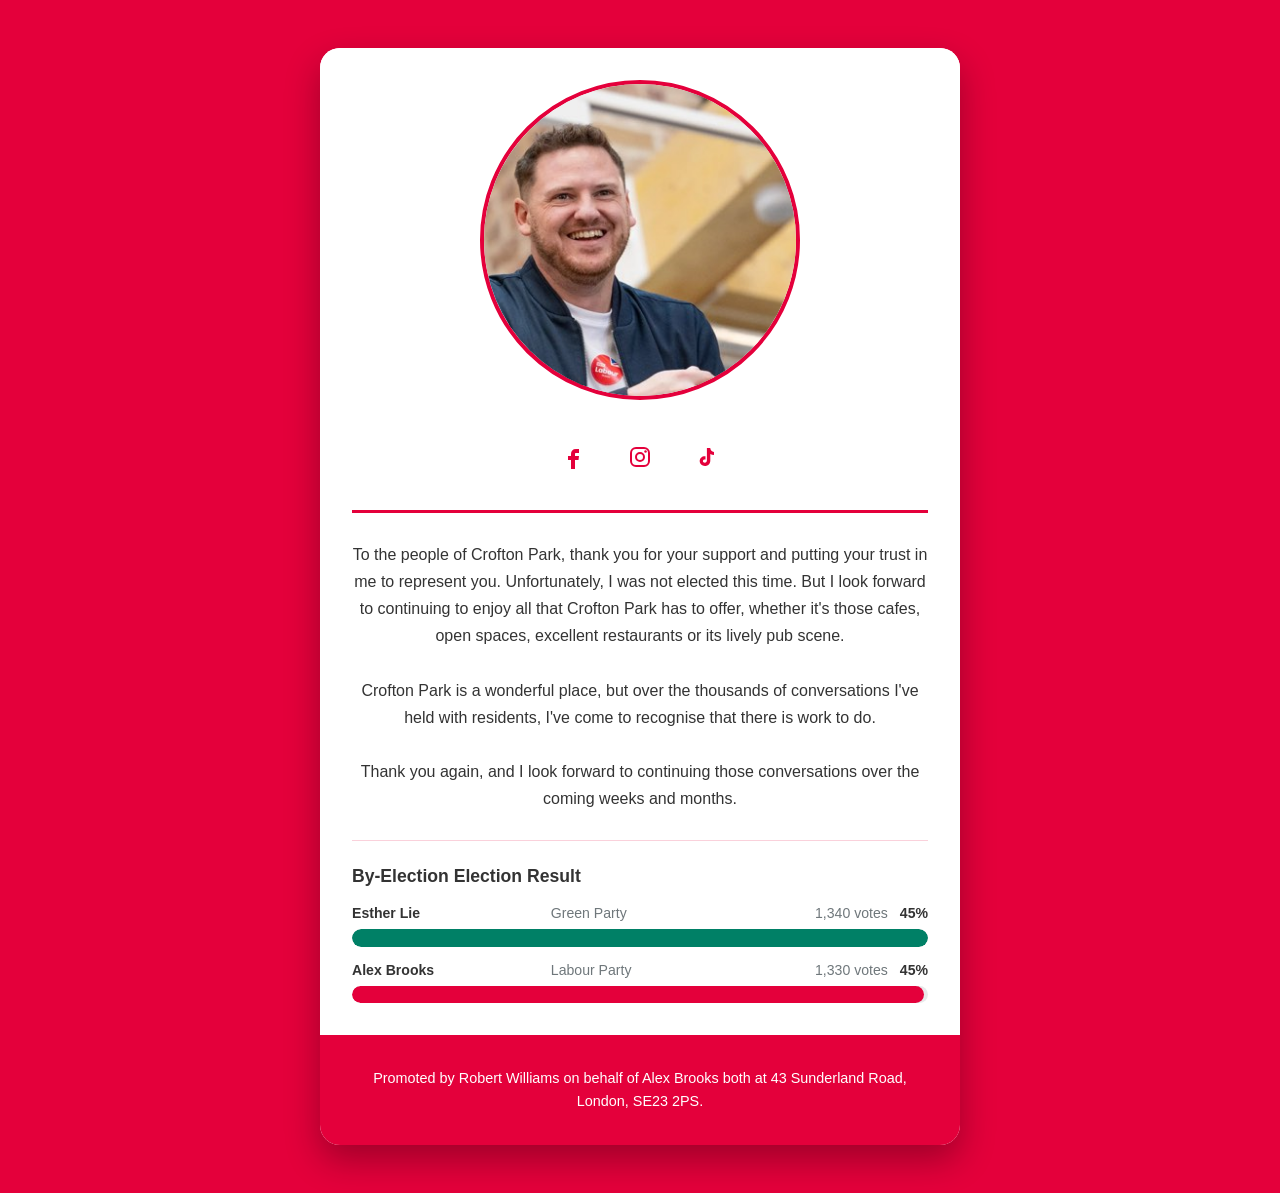
==== commit a4d64f88: "Added result" ====
--- a/index.html
+++ b/index.html
@@ -110,6 +110,36 @@
           <br>
           <p>Thank you again, and I look forward to continuing those conversations over the coming weeks and months.</p>
         </div>
+
+        <section class="election-result" aria-labelledby="election-result-title">
+          <h2 id="election-result-title">By-Election Election Result</h2>
+
+          <div class="result-bars" aria-label="Election result bar chart">
+            <div class="result-row" aria-label="Esther Lie, Green Party, 1,340 votes, 45 percent">
+              <div class="result-meta">
+                <span class="candidate">Esther Lie</span>
+                <span class="party">Green Party</span>
+                <span class="votes">1,340 votes</span>
+                <span class="percentage">45%</span>
+              </div>
+              <div class="result-track" aria-hidden="true">
+                <span class="result-bar green-party" style="--result-share: 100%;"></span>
+              </div>
+            </div>
+
+            <div class="result-row" aria-label="Alex Brooks, Labour and Co-operative Party, 1,330 votes, 45 percent">
+              <div class="result-meta">
+                <span class="candidate">Alex Brooks</span>
+                <span class="party">Labour Party</span>
+                <span class="votes">1,330 votes</span>
+                <span class="percentage">45%</span>
+              </div>
+              <div class="result-track" aria-hidden="true">
+                <span class="result-bar labour-party" style="--result-share: 99.3%;"></span>
+              </div>
+            </div>
+          </div>
+        </section>
       </header>
       <footer class="footer">
         <p>Promoted by Robert Williams on behalf of Alex Brooks both at 43 Sunderland Road,
--- a/styles.css
+++ b/styles.css
@@ -157,6 +157,94 @@
 
 .profile-card-copy p {
     margin-bottom: 0;
+}
+
+/* Election Result */
+.election-result {
+    max-width: 620px;
+    margin: 1.75rem auto 0;
+    padding-top: 1.5rem;
+    border-top: 1px solid rgba(228, 0, 59, 0.18);
+    text-align: left;
+}
+
+.election-result h2 {
+    margin-bottom: 1rem;
+    color: var(--text-primary);
+    font-size: 1.1rem;
+    line-height: 1.3;
+}
+
+.result-bars {
+    display: grid;
+    gap: 0.9rem;
+}
+
+.result-row {
+    display: grid;
+    gap: 0.35rem;
+}
+
+.result-meta {
+    display: grid;
+    grid-template-columns: minmax(7rem, 1fr) minmax(10rem, 1.35fr) auto auto;
+    gap: 0.75rem;
+    align-items: baseline;
+    color: var(--text-secondary);
+    font-size: 0.88rem;
+    line-height: 1.35;
+}
+
+.candidate {
+    color: var(--text-primary);
+    font-weight: 700;
+}
+
+.party {
+    min-width: 0;
+}
+
+.votes,
+.percentage {
+    white-space: nowrap;
+    font-variant-numeric: tabular-nums;
+}
+
+.percentage {
+    color: var(--text-primary);
+    font-weight: 700;
+}
+
+.result-track {
+    height: 1.1rem;
+    overflow: hidden;
+    border-radius: 999px;
+    background-color: rgba(111, 119, 123, 0.16);
+}
+
+.result-bar {
+    display: block;
+    width: var(--result-share);
+    height: 100%;
+    border-radius: inherit;
+}
+
+.green-party {
+    background-color: #008066;
+}
+
+.labour-party {
+    background-color: var(--labour-red);
+}
+
+@media (prefers-color-scheme: dark) {
+    .election-result {
+        border-top-color: rgba(224, 224, 224, 0.18);
+    }
+
+    .result-track {
+        background-color: rgba(224, 224, 224, 0.16);
+    }
 }
 
 /* Contact Section */
@@ -646,4 +734,25 @@
     .content-inner {
         padding: 1.25rem;
     }
-}
+
+    .election-result {
+        margin-top: 1.5rem;
+        padding-top: 1.25rem;
+    }
+
+    .result-meta {
+        grid-template-columns: 1fr auto;
+        gap: 0.2rem 0.75rem;
+    }
+
+    .candidate,
+    .party {
+        grid-column: 1 / 2;
+    }
+
+    .votes,
+    .percentage {
+        grid-column: 2 / 3;
+        text-align: right;
+    }
+}
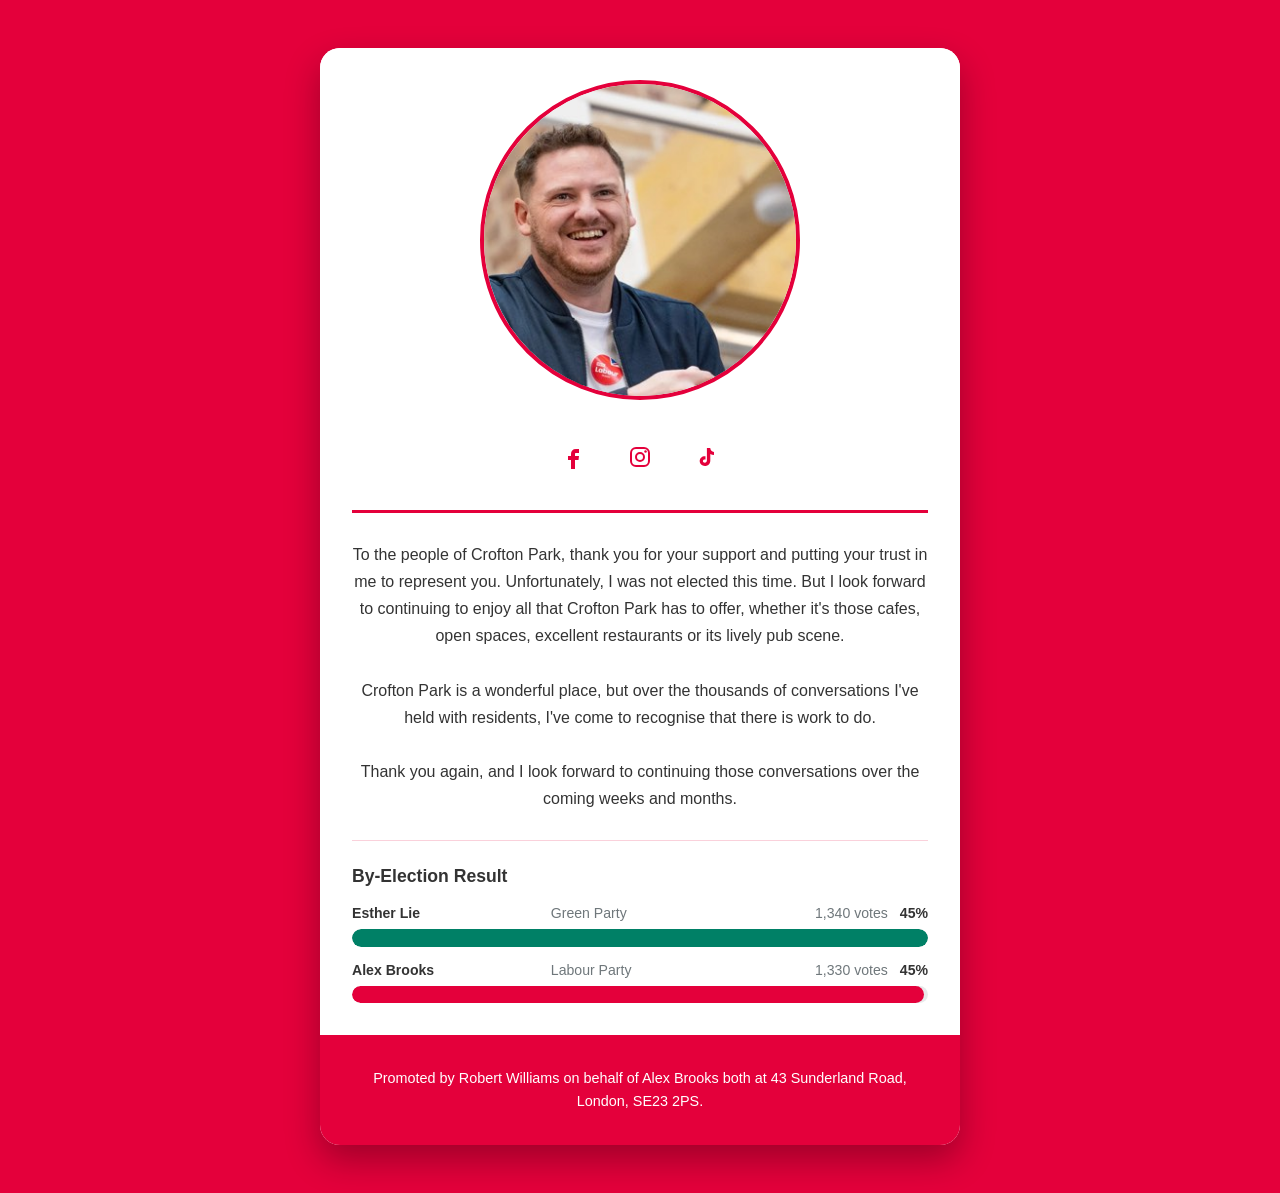
==== commit 8ca0384f: "Typo" ====
--- a/index.html
+++ b/index.html
@@ -112,7 +112,7 @@
         </div>
 
         <section class="election-result" aria-labelledby="election-result-title">
-          <h2 id="election-result-title">By-Election Election Result</h2>
+          <h2 id="election-result-title">By-Election Result</h2>
 
           <div class="result-bars" aria-label="Election result bar chart">
             <div class="result-row" aria-label="Esther Lie, Green Party, 1,340 votes, 45 percent">
